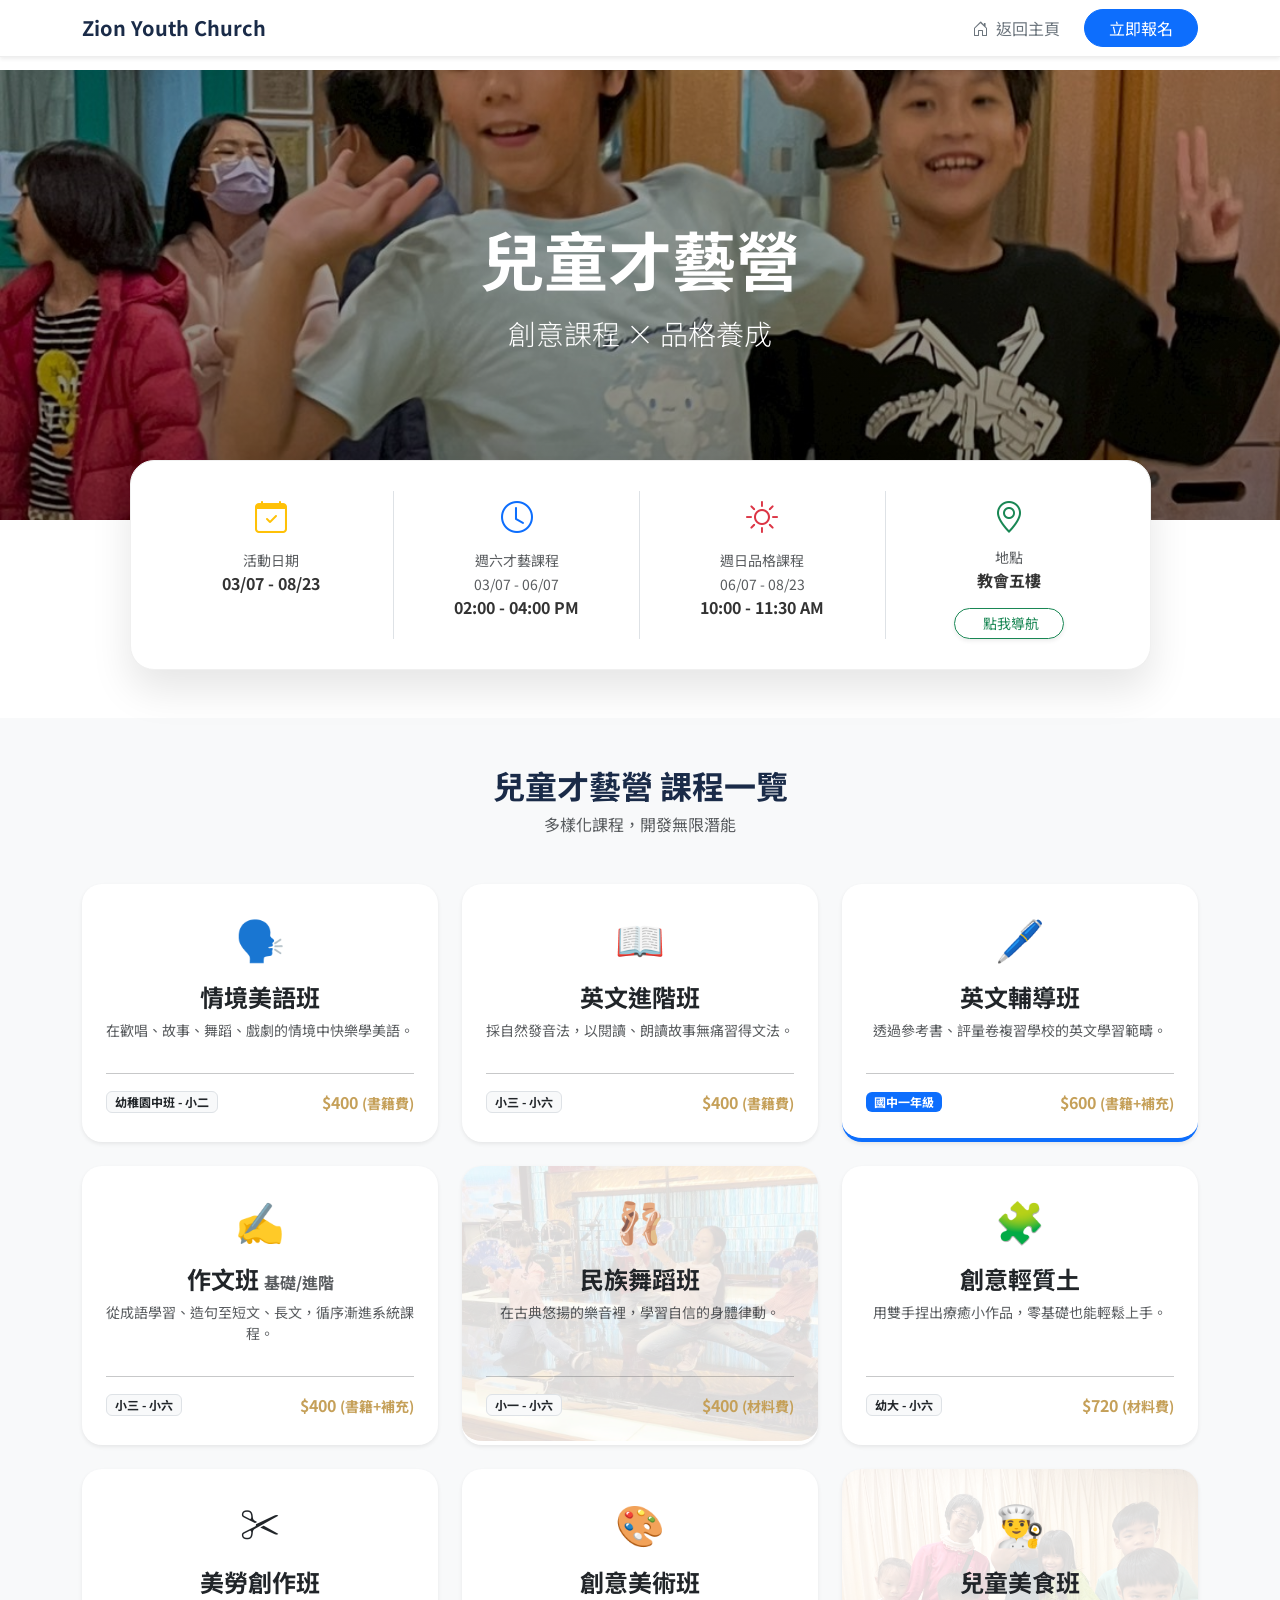
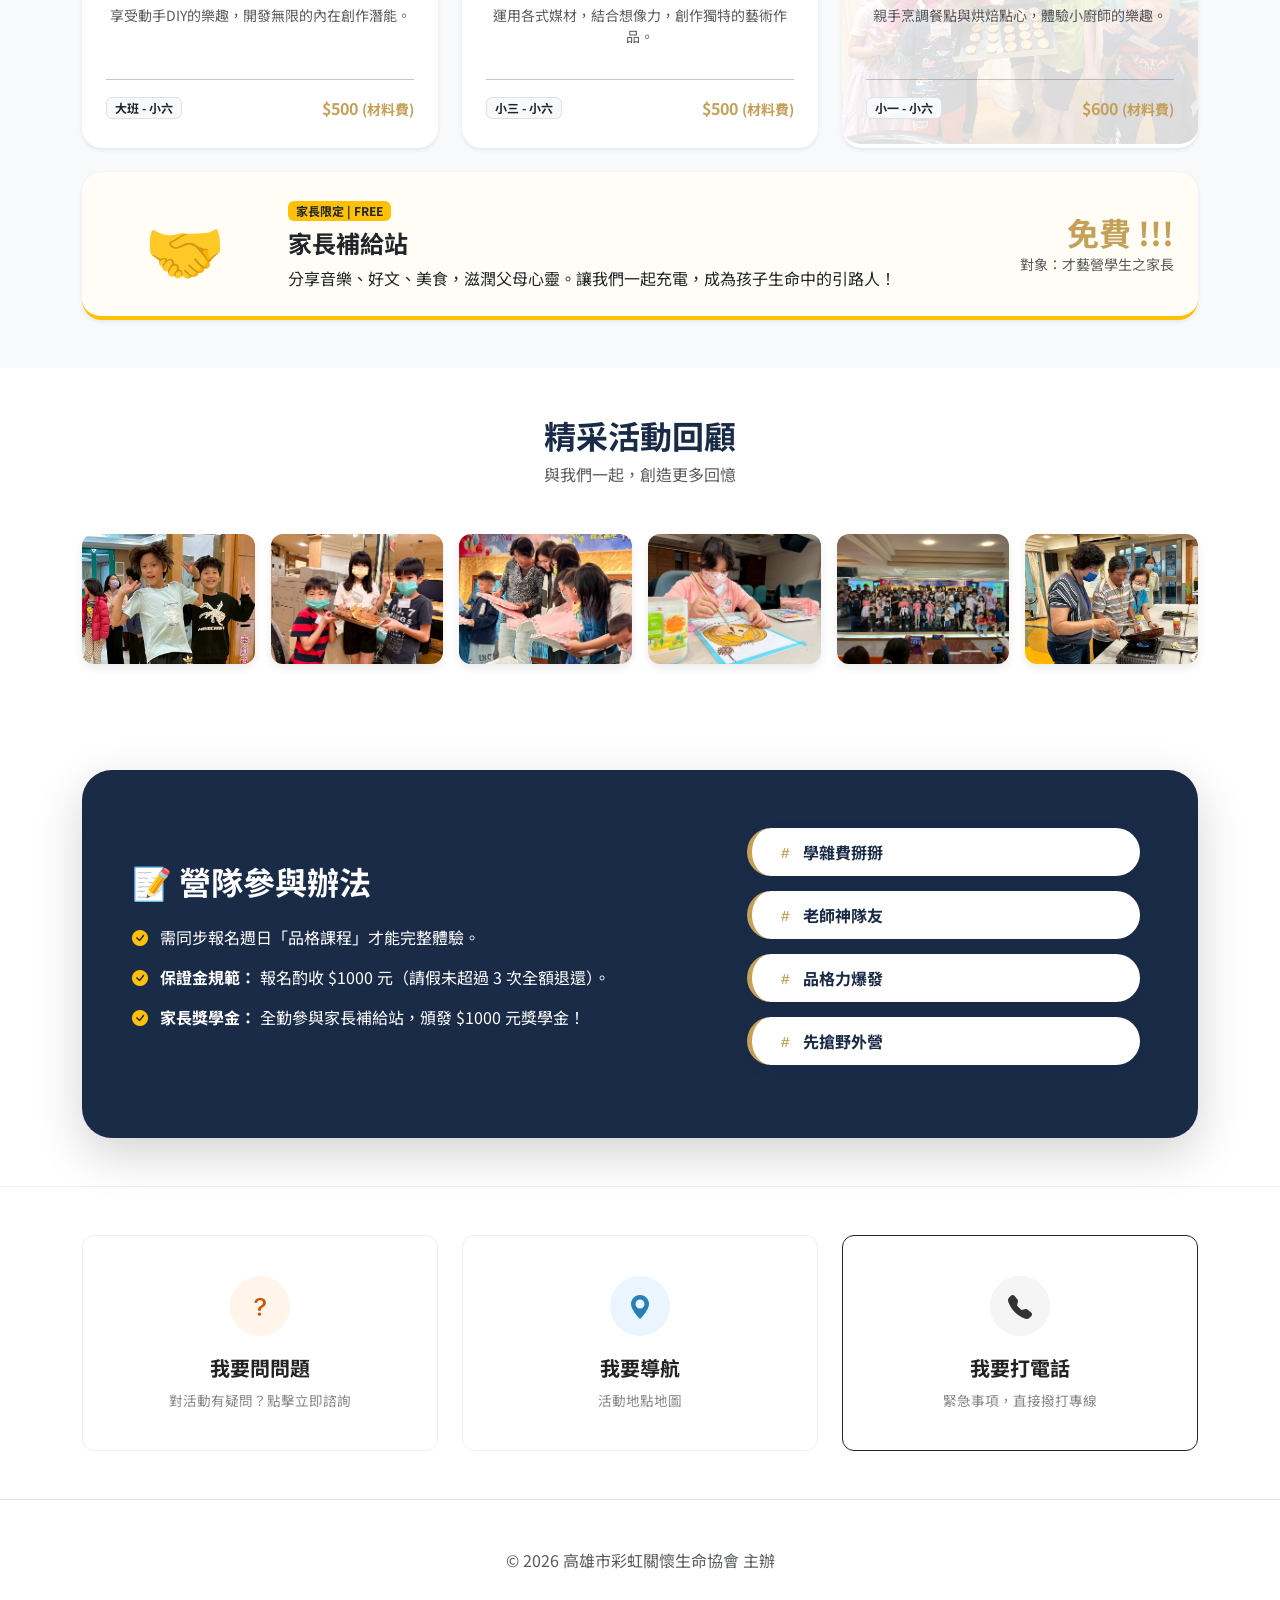
==== kids-art.html @ 92f8a457 "00" ====
<!DOCTYPE html>
<html lang="zh-TW">

<head>
    <meta charset="UTF-8">
    <meta name="viewport" content="width=device-width, initial-scale=1.0">
    <title>Zion Youth Church | 兒童才藝營</title>
    <link rel="stylesheet" href="https://cdn.jsdelivr.net/npm/bootstrap-icons@1.11.1/font/bootstrap-icons.css">
    <link href="https://cdn.jsdelivr.net/npm/bootstrap@5.3.0/dist/css/bootstrap.min.css" rel="stylesheet">
    <link
        href="https://fonts.googleapis.com/css2?family=Montserrat:wght@600&family=Noto+Sans+TC:wght@300;500;700&display=swap"
        rel="stylesheet">
    <link href="https://unpkg.com/aos@2.3.1/dist/aos.css" rel="stylesheet">

    <style>
        /* 快速聯絡區塊樣式 */
        .quick-contact-section {
            background-color: #ffffff;
            border-top: 1px solid #f0f0f0;
        }

        .contact-box {
            display: flex;
            flex-direction: column;
            align-items: center;
            justify-content: center;
            padding: 40px 20px;
            text-decoration: none !important;
            background: #fff;
            border-radius: 12px;
            transition: all 0.4s ease;
            text-align: center;
            border: 1px solid #eee;
            /* 預設淡色邊框 */
        }

        /* 懸浮時的動態效果 */
        .contact-box:hover {
            transform: translateY(-8px);
            box-shadow: 0 15px 30px rgba(0, 0, 0, 0.08);
        }

        /* 各自的主題色設定 */
        .border-orange:hover {
            border-color: #d35400;
        }

        .border-blue:hover {
            border-color: #2980b9;
        }

        .border-dark:hover {
            border-color: #333333;
        }

        /* 圓圈圖示樣式 */
        .contact-icon-circle {
            width: 60px;
            height: 60px;
            border-radius: 50%;
            display: flex;
            align-items: center;
            justify-content: center;
            font-size: 1.5rem;
            margin-bottom: 20px;
            transition: 0.3s;
        }

        .icon-orange {
            background: #fff5eb;
            color: #d35400;
        }

        .icon-blue {
            background: #ebf5ff;
            color: #2980b9;
        }

        .icon-dark {
            background: #f5f5f5;
            color: #333333;
        }

        .contact-box h4 {
            font-size: 1.25rem;
            font-weight: 700;
            color: #222;
            margin-bottom: 10px;
        }

        .contact-box p {
            font-size: 0.85rem;
            color: #888;
            margin-bottom: 0;
        }



        /* 通用的卡片背景設定 */
        .course-card {
            position: relative;
            z-index: 1;
            overflow: hidden;
            /* 確保背景圖不會超出卡片的圓角 */
            background-color: #fff;
            /* 基礎底色 */
        }

        /* 建立刷淡層 */
        .course-card::before {
            content: "";
            position: absolute;
            top: 0;
            left: 0;
            width: 100%;
            height: 100%;
            background-size: cover;
            background-position: center;
            opacity: 0.15;
            /* 刷淡程度：0.1 很淡，0.3 較深。建議 0.15 最剛好 */
            z-index: -1;
            /* 確保在文字後方 */
            transition: opacity 0.3s;
            /* 讓滑鼠移上去時有淡淡的變化感 */
        }

        /* 當滑鼠移上去時，背景稍微變深一點 (選擇性加入) */
        .course-card:hover::before {
            opacity: 0.25;
        }

        /* 為每個班級設置專屬圖片路徑 */
        .bg-english-fun::before {
            background-image: url('images/english-fun.jpg');
        }

        .bg-english-pro::before {
            background-image: url('images/english-pro.jpg');
        }

        .bg-english-tutor::before {
            background-image: url('images/english-tutor.jpg');
        }

        .bg-writing::before {
            background-image: url('images/writing.jpg');
        }

        .bg-dance::before {
            background-image: url('images/LINE_ALBUM_2025.12.07結業式七樓_260408_1.jpg');
        }

        .bg-clay::before {
            background-image: url('images/clay.jpg');
        }

        .bg-craft::before {
            background-image: url('images/craft.jpg');
        }

        .bg-art::before {
            background-image: url('images/art.jpg');
        }

        .bg-cooking::before {
            background-image: url('images/860E0DB1-6A5F-4B83-B7CF-5C023681A8B9.jpg');
        }

        :root {
            --primary-navy: #1a2b48;
            --accent-gold: #c5a059;
            --bg-light: #f8f9fa;
        }

        body {
            font-family: 'Noto Sans TC', sans-serif;
            background-color: #fff;
            color: #333;
            padding-top: 70px;
        }

        /* 導覽列 */
        .navbar {
            background: rgba(255, 255, 255, 0.95);
            backdrop-filter: blur(10px);
            border-bottom: 1px solid #eee;
        }

        /* 活動首圖 */
        .hero-section {
            height: 50vh;
            background: linear-gradient(rgba(0, 0, 0, 0.3), rgba(0, 0, 0, 0.5)), url('images/LINE_ALBUM_20260314兒童學習遊戲時間_260408_1.jpg') center/cover;
            display: flex;
            align-items: center;
            justify-content: center;
            color: white;
            text-align: center;
        }

        /* 懸浮資訊列 */
        .info-bar-floating {
            margin-top: -60px;
            position: relative;
            z-index: 10;
        }

        .info-card {
            background: #fff;
            border-radius: 24px;
            padding: 30px;
            box-shadow: 0 20px 40px rgba(0, 0, 0, 0.1);
            border: 1px solid #f0f0f0;
        }

        /* 課程卡片 */
        .course-card {
            border-radius: 20px;
            border: none;
            transition: 0.4s;
            background: #fff;
            height: 100%;
            border-bottom: 4px solid transparent;
            display: flex;
            flex-direction: column;
        }

        .course-card:hover {
            transform: translateY(-10px);
            box-shadow: 0 15px 30px rgba(26, 43, 72, 0.1);
            border-bottom: 4px solid var(--accent-gold);
        }

        .talent-icon {
            font-size: 2.5rem;
            margin-bottom: 15px;
            display: block;
        }

        /* 活動回顧照片樣式 */
        .gallery-img-wrapper {
            width: 100%;
            aspect-ratio: 4 / 3;
            overflow: hidden;
            border-radius: 12px;
            box-shadow: 0 4px 10px rgba(0, 0, 0, 0.08);
            margin-bottom: 10px;
        }

        .gallery-img-wrapper img {
            width: 100%;
            height: 100%;
            object-fit: cover;
            transition: 0.5s ease;
        }

        .gallery-img-wrapper:hover img {
            transform: scale(1.1);
        }

        /* 酷炫標籤樣式 */
        .cool-tag {
            display: block;
            background: #fff;
            margin-bottom: 15px;
            padding: 12px 25px;
            border-radius: 50px;
            border-left: 5px solid var(--accent-gold);
            box-shadow: 0 4px 15px rgba(0, 0, 0, 0.05);
            transition: all 0.3s ease;
            text-decoration: none;
            color: var(--primary-navy);
            font-weight: 700;
            position: relative;
        }

        .cool-tag:hover {
            transform: translateX(10px);
            background: var(--primary-navy);
            color: #fff;
            border-left: 5px solid #fff;
        }

        .cool-tag i {
            margin-right: 10px;
            color: var(--accent-gold);
        }

        .cool-tag:hover i {
            color: #fff;
        }

        /* 營隊辦法區塊 */
        .rule-box {
            background: var(--primary-navy);
            color: white;
            border-radius: 30px;
            padding: 50px;
        }

        .price-tag {
            color: var(--accent-gold);
            font-weight: 700;
        }

        @media (max-width: 768px) {
            .rule-box {
                padding: 30px 20px;
            }

            .info-bar-floating {
                margin-top: -30px;
            }
        }
    </style>
</head>

<body>

    <nav class="navbar navbar-expand-lg fixed-top shadow-sm bg-white">
        <div class="container d-flex align-items-center">
            <a class="navbar-brand fw-bold" href="index.html" style="color: var(--primary-navy);">Zion Youth Church</a>
            <div class="ms-auto d-flex align-items-center">
                <a href="index.html" class="nav-link me-4 text-secondary">
                    <i class="bi bi-house-door me-1"></i> 返回主頁
                </a>
                <a href="https://forms.gle/rWYUJAFryAUpTp6j8" class="btn btn-primary rounded-pill px-4">
                    立即報名
                </a>
            </div>
        </div>
    </nav>

    <header class="hero-section">
        <div class="container" data-aos="zoom-out">
            <h1 class="display-3 fw-bold mb-3">兒童才藝營</h1>
            <p class="lead fs-3">創意課程 × 品格養成</p>
        </div>
    </header>

    <section class="info-bar-floating container">
        <div class="row justify-content-center">
            <div class="col-lg-11">
                <div class="info-card">
                    <div class="row text-center g-4">
                        <div class="col-md-3 border-end border-sm-none">
                            <i class="bi bi-calendar-check fs-2 text-warning mb-2 d-block"></i>
                            <span class="text-muted small">活動日期</span>
                            <div class="fw-bold">03/07 - 08/23</div>
                        </div>
                        <div class="col-md-3 border-end border-sm-none">
                            <i class="bi bi-clock fs-2 text-primary mb-2 d-block"></i>
                            <span class="text-muted small">週六才藝課程<br>03/07 - 06/07</span>
                            <div class="fw-bold">02:00 - 04:00 PM</div>
                        </div>
                        <div class="col-md-3 border-end border-sm-none">
                            <i class="bi bi-sun fs-2 text-danger mb-2 d-block"></i>
                            <span class="text-muted small">週日品格課程<br>06/07 - 08/23</span>
                            <div class="fw-bold">10:00 - 11:30 AM</div>
                        </div>
                        <div class="col-md-3 text-center">
                            <i class="bi bi-geo-alt fs-2 text-success mb-2 d-block"></i>
                            <span class="text-muted small d-block">地點</span>

                            <div class="fw-bold mb-3">教會五樓</div>

                            <a href="https://maps.app.goo.gl/KHBGBTTT5593vN5m7" target="_blank"
                                class="btn btn-outline-success btn-sm rounded-pill px-4 shadow-sm">
                                <i class="bi  me-1"></i>點我導航
                            </a>
                        </div>
                    </div>
                </div>
            </div>
        </div>
    </section>

    <section class="py-5 mt-5 bg-light">
        <div class="container">
            <div class="text-center mb-5" data-aos="fade-up">
                <h2 class="fw-bold" style="color: var(--primary-navy);">兒童才藝營 課程一覽</h2>
                <p class="text-muted">多樣化課程，開發無限潛能</p>
            </div>

            <div class="row g-4">
                <div class="col-md-4" data-aos="fade-up">
                    <div class="card course-card p-4 shadow-sm text-center">
                        <span class="talent-icon">🗣️</span>
                        <h4 class="fw-bold">情境美語班</h4>
                        <p class="small text-muted">在歡唱、故事、舞蹈、戲劇的情境中快樂學美語。</p>
                        <div class="mt-auto">
                            <hr>
                            <div class="d-flex justify-content-between align-items-center">
                                <span class="badge bg-light text-dark border">幼稚園中班 - 小二</span>
                                <span class="price-tag">$400 <small>(書籍費)</small></span>
                            </div>
                        </div>
                    </div>
                </div>

                <div class="col-md-4" data-aos="fade-up" data-aos-delay="100">
                    <div class="card course-card bg-eng-pro p-4 shadow-sm text-center">
                        <span class="talent-icon">📖</span>
                        <h4 class="fw-bold">英文進階班</h4>
                        <p class="small text-muted">採自然發音法，以閱讀、朗讀故事無痛習得文法。</p>
                        <div class="mt-auto">
                            <hr>
                            <div class="d-flex justify-content-between align-items-center">
                                <span class="badge bg-light text-dark border">小三 - 小六</span>
                                <span class="price-tag">$400 <small>(書籍費)</small></span>
                            </div>
                        </div>
                    </div>
                </div>

                <div class="col-md-4" data-aos="fade-up" data-aos-delay="200">
                    <div class="card course-card bg-eng-tutor p-4 shadow-sm text-center border-primary">
                        <span class="talent-icon">🖊️</span>
                        <h4 class="fw-bold">英文輔導班</h4>
                        <p class="small text-muted">透過參考書、評量卷複習學校的英文學習範疇。</p>
                        <div class="mt-auto">
                            <hr>
                            <div class="d-flex justify-content-between align-items-center">
                                <span class="badge bg-primary text-white">國中一年級</span>
                                <span class="price-tag">$600 <small>(書籍+補充)</small></span>
                            </div>
                        </div>
                    </div>
                </div>

                <div class="col-md-4" data-aos="fade-up">
                    <div class="card course-card bg-writing p-4 shadow-sm text-center">
                        <span class="talent-icon">✍️</span>
                        <h4 class="fw-bold">作文班 <small class="fs-6 text-muted">基礎/進階</small></h4>
                        <p class="small text-muted">從成語學習、造句至短文、長文，循序漸進系統課程。</p>
                        <div class="mt-auto">
                            <hr>
                            <div class="d-flex justify-content-between align-items-center">
                                <span class="badge bg-light text-dark border">小三 - 小六</span>
                                <span class="price-tag">$400 <small>(書籍+補充)</small></span>
                            </div>
                        </div>
                    </div>
                </div>

                <div class="col-md-4" data-aos="fade-up" data-aos-delay="100">
                    <div class="card course-card bg-dance p-4 shadow-sm text-center">
                        <span class="talent-icon">🩰</span>
                        <h4 class="fw-bold">民族舞蹈班</h4>
                        <p class="small text-muted">在古典悠揚的樂音裡，學習自信的身體律動。</p>
                        <div class="mt-auto">
                            <hr>
                            <div class="d-flex justify-content-between align-items-center">
                                <span class="badge bg-light text-dark border">小一 - 小六</span>
                                <span class="price-tag">$400 <small>(材料費)</small></span>
                            </div>
                        </div>
                    </div>
                </div>

                <div class="col-md-4" data-aos="fade-up" data-aos-delay="200">
                    <div class="card course-card bg-clay p-4 shadow-sm text-center">
                        <span class="talent-icon">🧩</span>
                        <h4 class="fw-bold">創意輕質土</h4>
                        <p class="small text-muted">用雙手捏出療癒小作品，零基礎也能輕鬆上手。</p>
                        <div class="mt-auto">
                            <hr>
                            <div class="d-flex justify-content-between align-items-center">
                                <span class="badge bg-light text-dark border">幼大 - 小六</span>
                                <span class="price-tag">$720 <small>(材料費)</small></span>
                            </div>
                        </div>
                    </div>
                </div>

                <div class="col-md-4" data-aos="fade-up">
                    <div class="card course-card bg-craft p-4 shadow-sm text-center">
                        <span class="talent-icon">✂️</span>
                        <h4 class="fw-bold">美勞創作班</h4>
                        <p class="small text-muted">享受動手DIY的樂趣，開發無限的內在創作潛能。</p>
                        <div class="mt-auto">
                            <hr>
                            <div class="d-flex justify-content-between align-items-center">
                                <span class="badge bg-light text-dark border">大班 - 小六</span>
                                <span class="price-tag">$500 <small>(材料費)</small></span>
                            </div>
                        </div>
                    </div>
                </div>

                <div class="col-md-4" data-aos="fade-up" data-aos-delay="100">
                    <div class="card course-card bg-art p-4 shadow-sm text-center">
                        <span class="talent-icon">🎨</span>
                        <h4 class="fw-bold">創意美術班</h4>
                        <p class="small text-muted">運用各式媒材，結合想像力，創作獨特的藝術作品。</p>
                        <div class="mt-auto">
                            <hr>
                            <div class="d-flex justify-content-between align-items-center">
                                <span class="badge bg-light text-dark border">小三 - 小六</span>
                                <span class="price-tag">$500 <small>(材料費)</small></span>
                            </div>
                        </div>
                    </div>
                </div>

                <div class="col-md-4" data-aos="fade-up" data-aos-delay="200">
                    <div class="card course-card bg-cooking p-4 shadow-sm text-center">
                        <span class="talent-icon">👨‍🍳</span>
                        <h4 class="fw-bold">兒童美食班</h4>
                        <p class="small text-muted">親手烹調餐點與烘焙點心，體驗小廚師的樂趣。</p>
                        <div class="mt-auto">
                            <hr>
                            <div class="d-flex justify-content-between align-items-center">
                                <span class="badge bg-light text-dark border">小一 - 小六</span>
                                <span class="price-tag">$600 <small>(材料費)</small></span>
                            </div>
                        </div>
                    </div>
                </div>
                <div class="col-md-12" data-aos="zoom-in">
                    <div class="card course-card p-4 shadow-sm border-warning" style="background: #fffdf5;">
                        <div class="row align-items-center">
                            <div class="col-md-2 text-center"><span style="font-size: 4rem;">🤝</span></div>
                            <div class="col-md-7">
                                <span class="badge bg-warning text-dark mb-2">家長限定 | FREE</span>
                                <h4 class="fw-bold">家長補給站</h4>
                                <p class="mb-0">分享音樂、好文、美食，滋潤父母心靈。讓我們一起充電，成為孩子生命中的引路人！</p>
                            </div>
                            <div class="col-md-3 text-md-end text-center mt-3 mt-md-0">
                                <div class="h2 price-tag mb-0">免費 !!!</div>
                                <small class="text-muted">對象：才藝營學生之家長</small>
                            </div>
                        </div>
                    </div>
                </div>
            </div>
        </div>
    </section>

    <section class="py-5">
        <div class="container">
            <div class="text-center mb-5" data-aos="fade-up">
                <h2 class="fw-bold" style="color: var(--primary-navy);">精采活動回顧</h2>
                <p class="text-muted">與我們一起，創造更多回憶</p>
            </div>
            <div class="row g-3">
                <div class="col-6 col-md-4 col-lg-2" data-aos="zoom-in">
                    <div class="gallery-img-wrapper"><img src="images/LINE_ALBUM_20260314兒童學習遊戲時間_260408_1.jpg"></div>
                </div>
                <div class="col-6 col-md-4 col-lg-2" data-aos="zoom-in" data-aos-delay="100">
                    <div class="gallery-img-wrapper"><img src="images/LINE_ALBUM_2025.11.01_260408_1.jpg"></div>
                </div>
                <div class="col-6 col-md-4 col-lg-2" data-aos="zoom-in" data-aos-delay="200">
                    <div class="gallery-img-wrapper"><img src="images/LINE_ALBUM_2025.12.07結業式七樓_260408_2.jpg"></div>
                </div>
                <div class="col-6 col-md-4 col-lg-2" data-aos="zoom-in" data-aos-delay="300">
                    <div class="gallery-img-wrapper"><img src="images/LINE_ALBUM_2025.10.18_260408_1.jpg"></div>
                </div>
                <div class="col-6 col-md-4 col-lg-2" data-aos="zoom-in" data-aos-delay="400">
                    <div class="gallery-img-wrapper"><img src="images/LINE_ALBUM_兒童學習營2025 6月8日結業式_260408_1.jpg"></div>
                </div>
                <div class="col-6 col-md-4 col-lg-2" data-aos="zoom-in" data-aos-delay="500">
                    <div class="gallery-img-wrapper"><img src="images/LINE_ALBUM_家長Diy美食、美妙律動_260408_1.jpg"></div>
                </div>
            </div>
        </div>
    </section>

    <section class="py-5 bg-white">
        <div class="container">
            <div class="rule-box shadow-lg" data-aos="fade-right">
                <div class="row align-items-center">
                    <div class="col-lg-7">
                        <h2 class="fw-bold mb-4">📝 營隊參與辦法</h2>
                        <ul class="list-unstyled">
                            <li class="mb-3"><i class="bi bi-check-circle-fill me-2 text-warning"></i>
                                需同步報名週日「品格課程」才能完整體驗。</li>
                            <li class="mb-3"><i class="bi bi-check-circle-fill me-2 text-warning"></i>
                                <strong>保證金規範：</strong> 報名酌收 $1000 元（請假未超過 3 次全額退還）。</li>
                            <li class="mb-3"><i class="bi bi-check-circle-fill me-2 text-warning"></i>
                                <strong>家長獎學金：</strong> 全勤參與家長補給站，頒發 $1000 元獎學金！</li>
                        </ul>
                    </div>
                    <div class="col-lg-5 d-flex flex-column justify-content-center mt-4 mt-lg-0">
                        <div class="p-2" data-aos="fade-left">
                            <div class="cool-tag"><i class="bi bi-hash"></i>學雜費掰掰</div>
                            <div class="cool-tag"><i class="bi bi-hash"></i>老師神隊友</div>
                            <div class="cool-tag"><i class="bi bi-hash"></i>品格力爆發</div>
                            <div class="cool-tag"><i class="bi bi-hash"></i>先搶野外營</div>
                        </div>
                    </div>
                </div>
            </div>
        </div>
    </section>
    <section id="contact" class="quick-contact-section py-5">
        <div class="container">
            <div class="row g-4">
                <div class="col-md-4" data-aos="fade-up">

                    <a href="https://line.me/R/ti/p/@356lmxoo?ts=03282137&oat_content=url"
                        class="contact-box border-orange">
                        <div class="contact-icon-circle icon-orange">
                            <i class="bi bi-question-lg"></i>
                        </div>
                        <h4>我要問問題</h4>
                        <p>對活動有疑問？點擊立即諮詢</p>
                    </a>
                </div>
                <div class="col-md-4" data-aos="fade-up" data-aos-delay="100">
                    <a href="https://maps.app.goo.gl/nVMDaMR1PeWoUZRSA" target="_blank" class="contact-box border-blue">
                        <div class="contact-icon-circle icon-blue">
                            <i class="bi bi-geo-alt-fill"></i>
                        </div>
                        <h4>我要導航</h4>
                        <p>活動地點地圖</p>
                    </a>
                </div>
                <div class="col-md-4" data-aos="fade-up" data-aos-delay="200">
                    <a href="tel:3155571" class="contact-box border-dark">
                        <div class="contact-icon-circle icon-dark">
                            <i class="bi bi-telephone-fill"></i>
                        </div>
                        <h4>我要打電話</h4>
                        <p>緊急事項，直接撥打專線</p>
                    </a>
                </div>
            </div>
        </div>
    </section>
    <footer class="py-5 text-center text-muted border-top">
        <p>© 2026 高雄市彩虹關懷生命協會 主辦</p>
    </footer>

    <script src="https://unpkg.com/aos@2.3.1/dist/aos.js"></script>
    <script>AOS.init({ duration: 1000, once: true });</script>
</body>

</html>
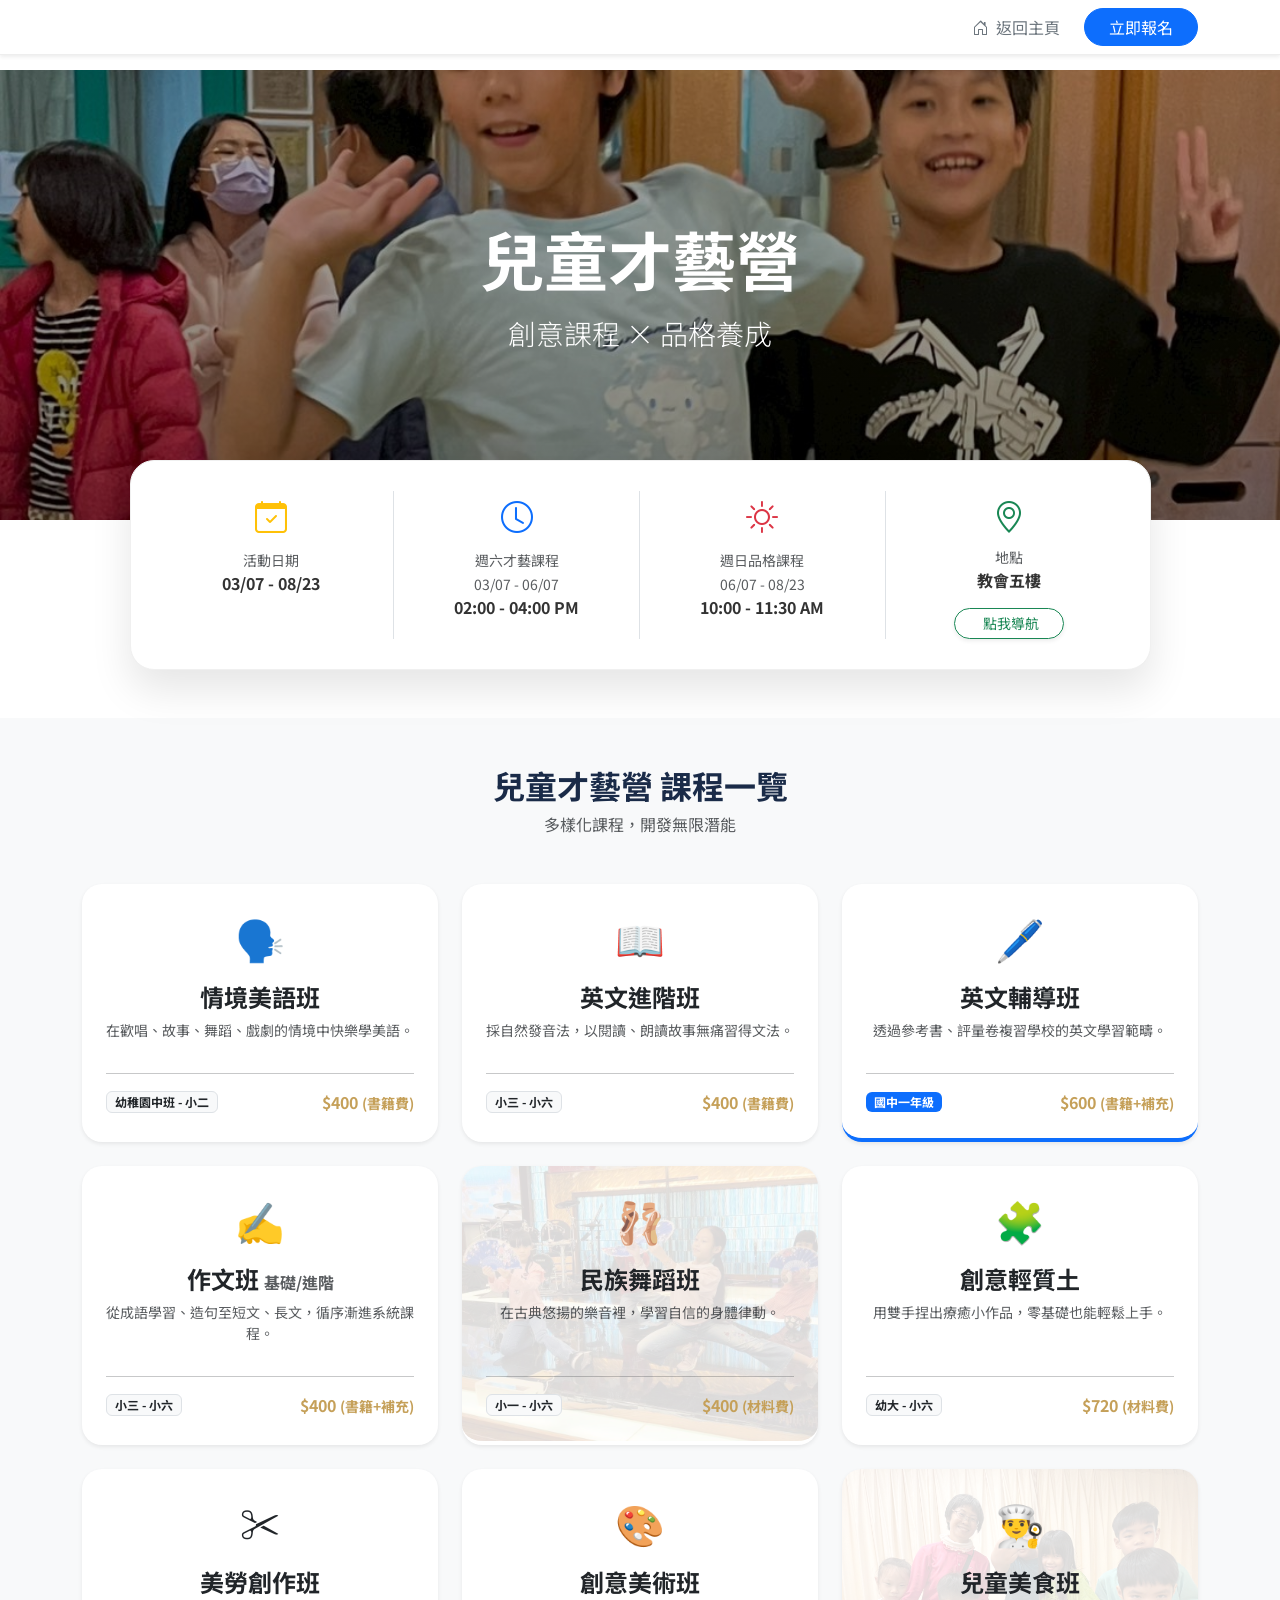
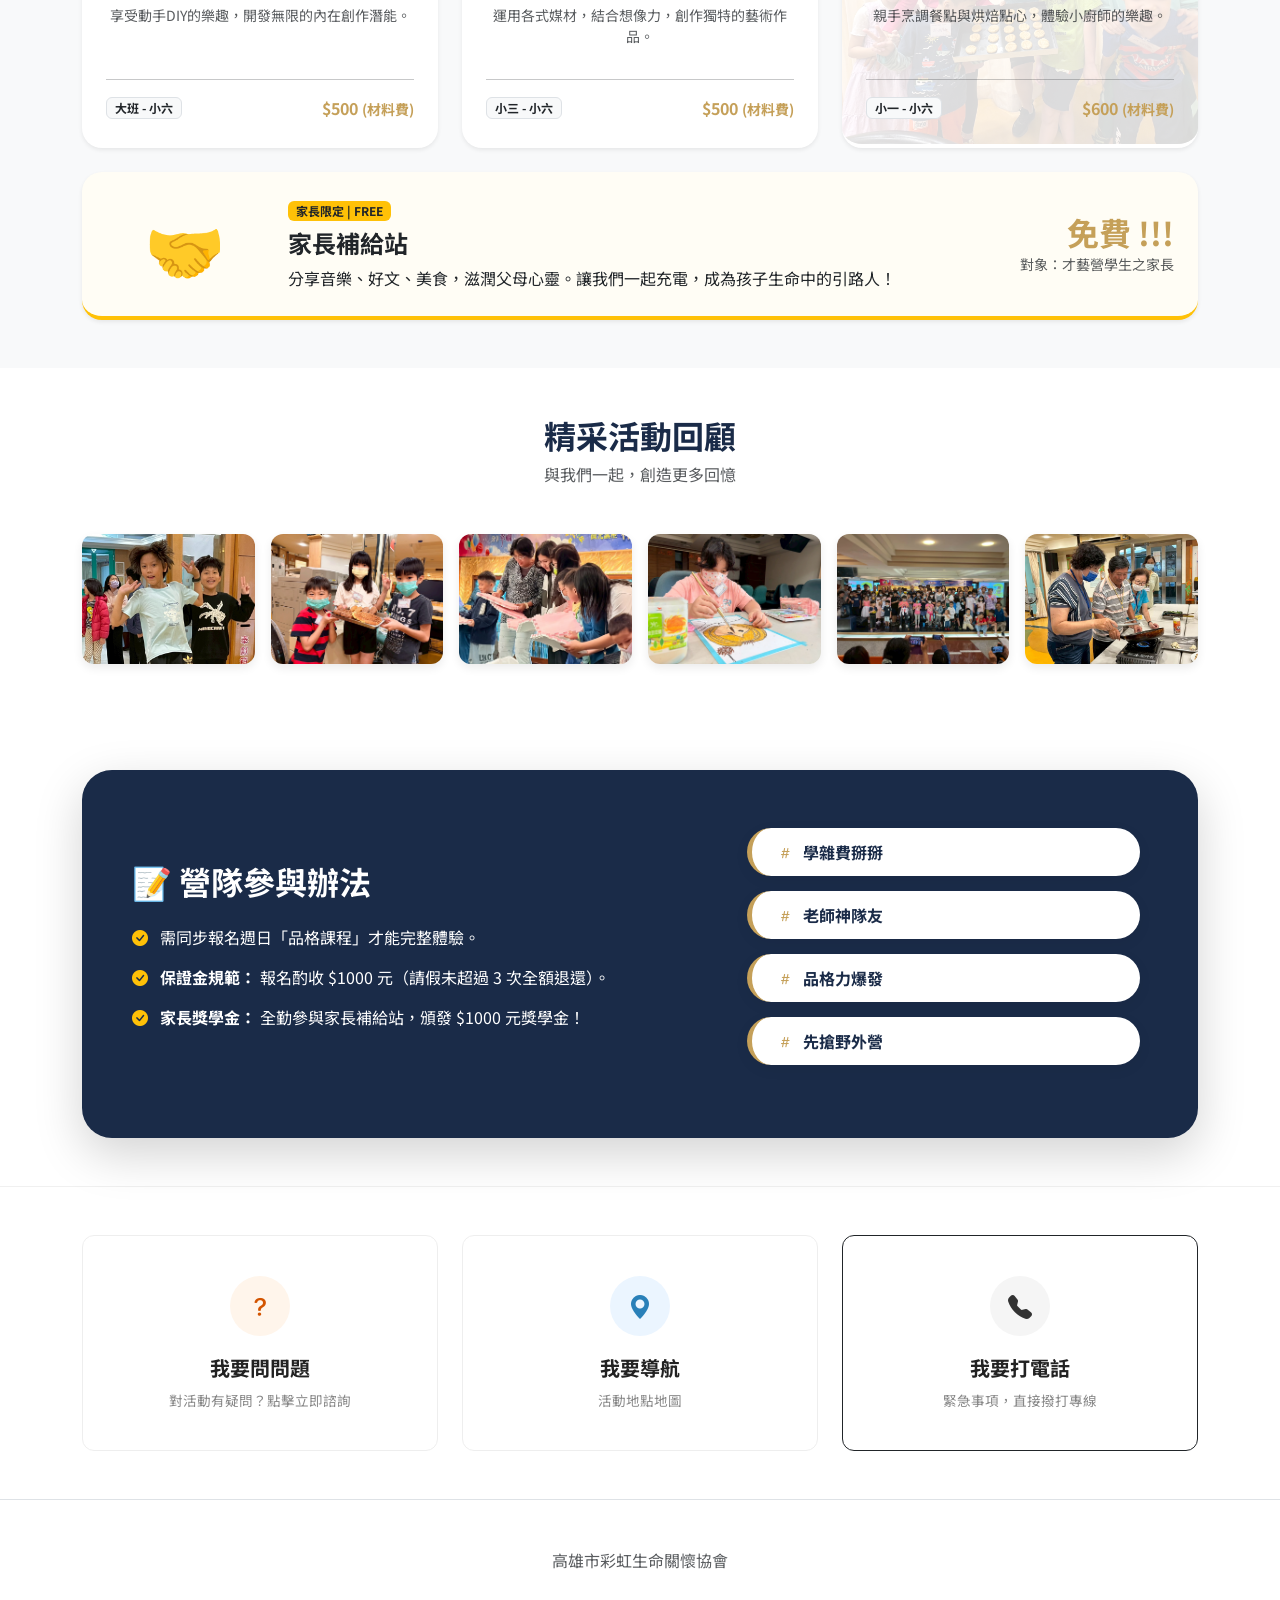
==== commit 4ffddacd: "55" ====
--- a/kids-art.html
+++ b/kids-art.html
@@ -316,14 +316,14 @@
 
 <body>
 
-    <nav class="navbar navbar-expand-lg fixed-top shadow-sm bg-white">
+   <nav class="navbar navbar-expand-lg fixed-top shadow-sm bg-white">
         <div class="container d-flex align-items-center">
-            <a class="navbar-brand fw-bold" href="index.html" style="color: var(--primary-navy);">Zion Youth Church</a>
+            
             <div class="ms-auto d-flex align-items-center">
                 <a href="index.html" class="nav-link me-4 text-secondary">
                     <i class="bi bi-house-door me-1"></i> 返回主頁
                 </a>
-                <a href="https://forms.gle/rWYUJAFryAUpTp6j8" class="btn btn-primary rounded-pill px-4">
+                <a href="tel:0910833072" class="btn btn-primary rounded-pill px-4">
                     立即報名
                 </a>
             </div>
@@ -628,7 +628,7 @@
         </div>
     </section>
     <footer class="py-5 text-center text-muted border-top">
-        <p>© 2026 高雄市彩虹關懷生命協會 主辦</p>
+        <p>高雄市彩虹生命關懷協會</p>
     </footer>
 
     <script src="https://unpkg.com/aos@2.3.1/dist/aos.js"></script>
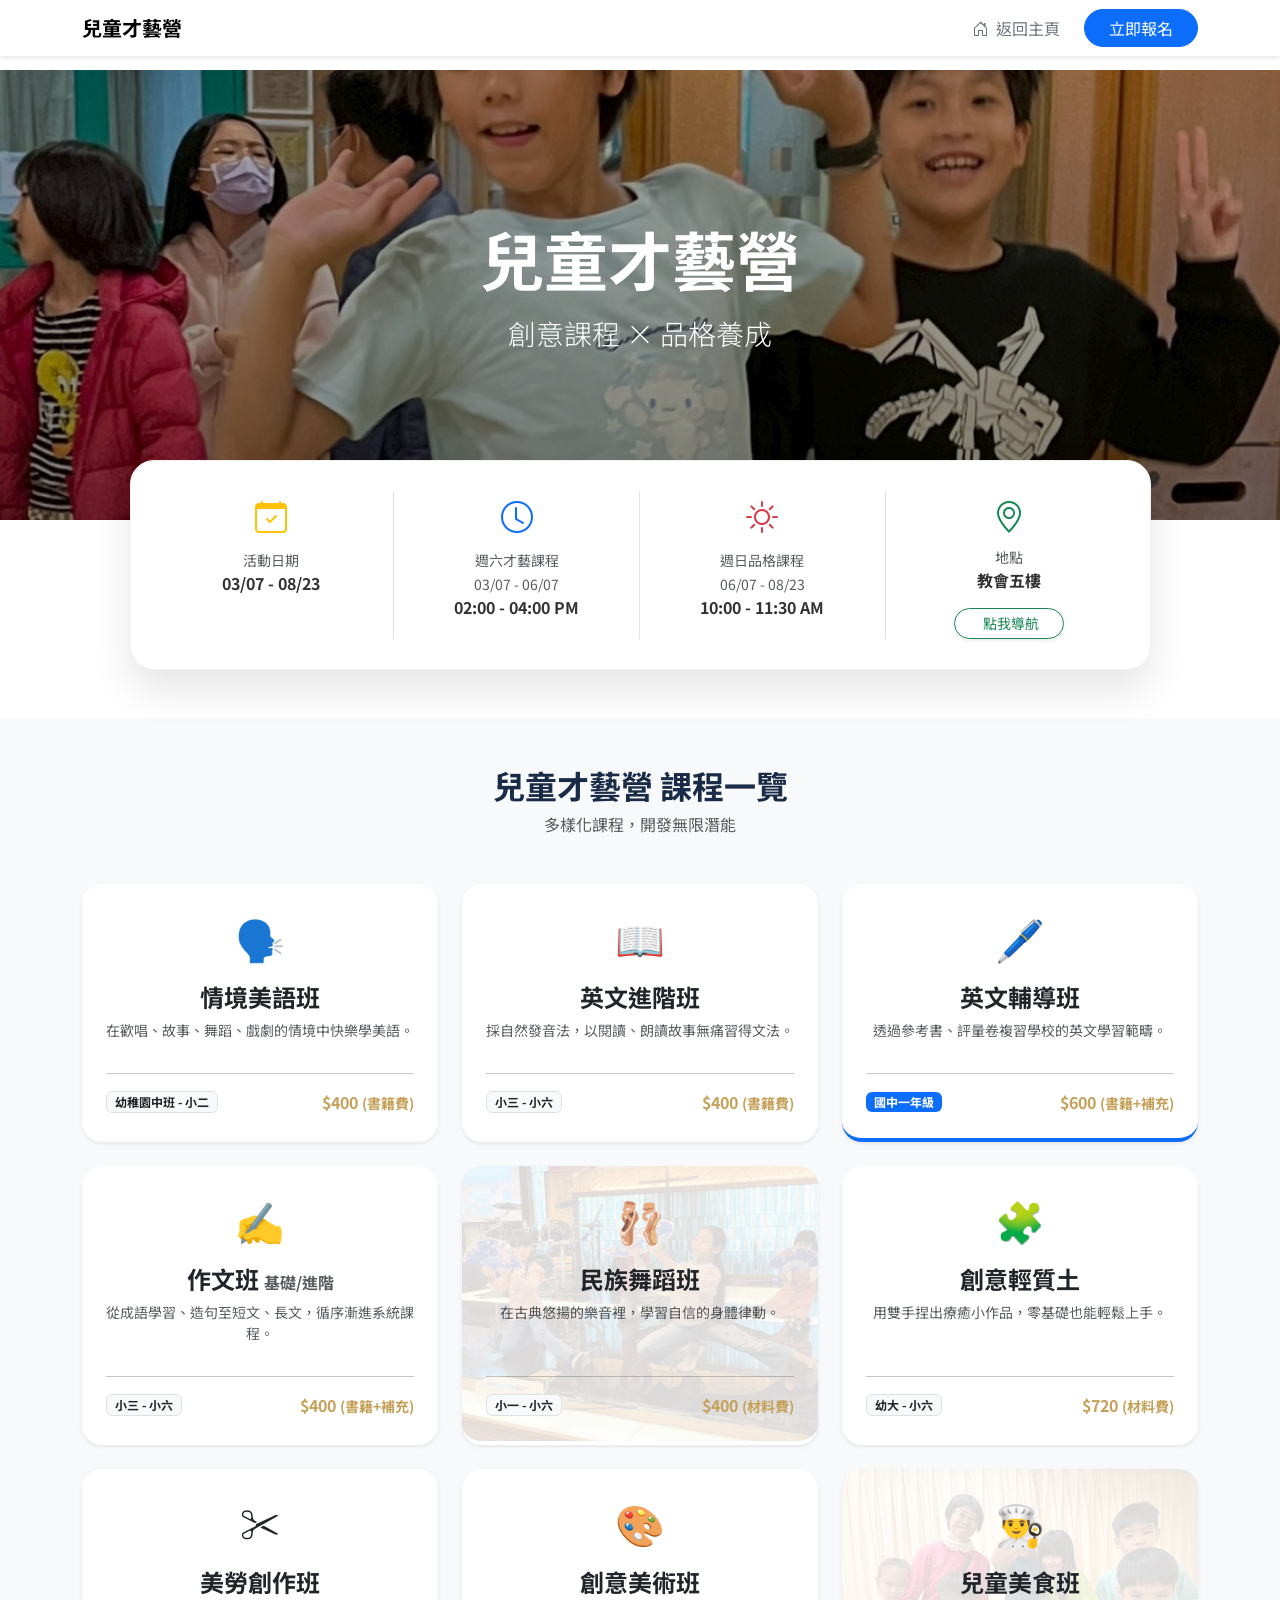
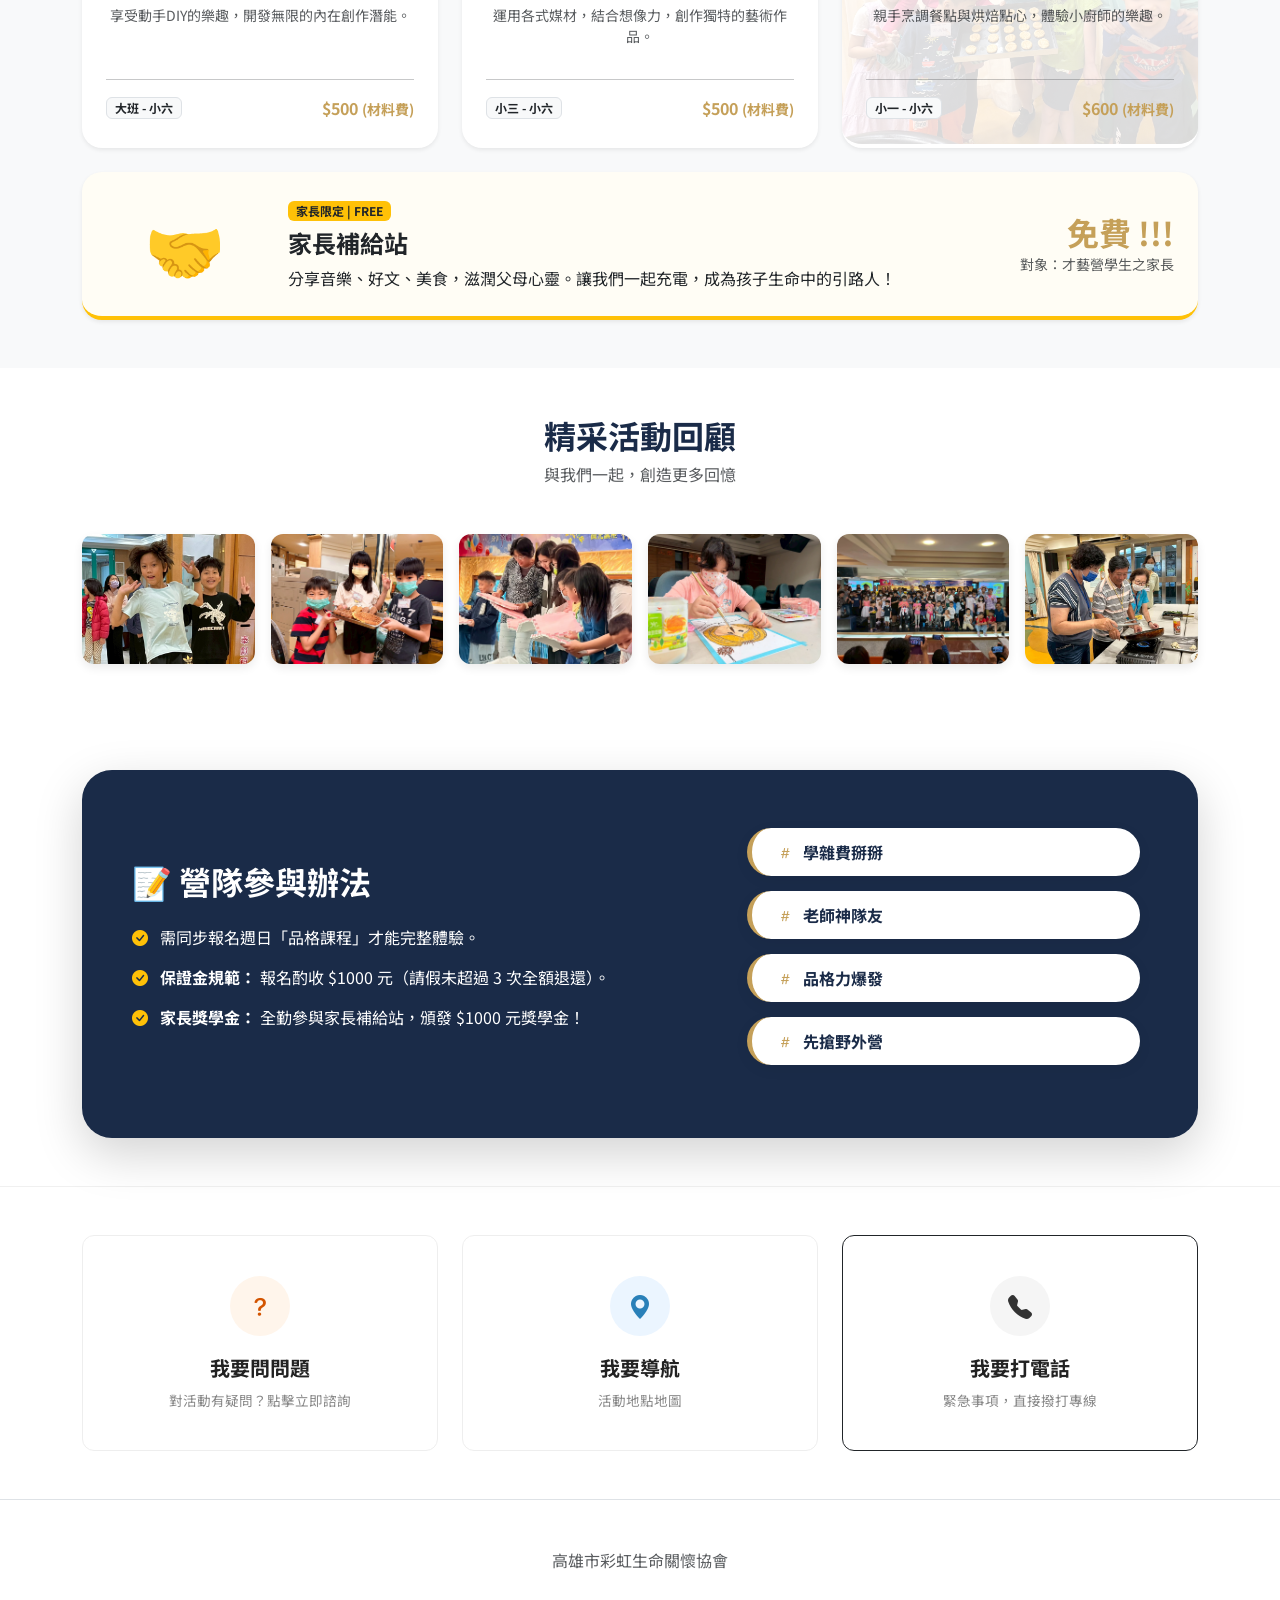
==== commit 54274caa: "22" ====
--- a/kids-art.html
+++ b/kids-art.html
@@ -11,6 +11,7 @@
         href="https://fonts.googleapis.com/css2?family=Montserrat:wght@600&family=Noto+Sans+TC:wght@300;500;700&display=swap"
         rel="stylesheet">
     <link href="https://unpkg.com/aos@2.3.1/dist/aos.css" rel="stylesheet">
+<link rel="icon" type="image/png " href="images/Green and Brown Minimalist Studio Logo Design Template.png">
 
     <style>
         /* 快速聯絡區塊樣式 */
@@ -318,7 +319,7 @@
 
    <nav class="navbar navbar-expand-lg fixed-top shadow-sm bg-white">
         <div class="container d-flex align-items-center">
-            
+            <a class="navbar-brand fw-bold" href="kids-art.html">兒童才藝營</a>
             <div class="ms-auto d-flex align-items-center">
                 <a href="index.html" class="nav-link me-4 text-secondary">
                     <i class="bi bi-house-door me-1"></i> 返回主頁
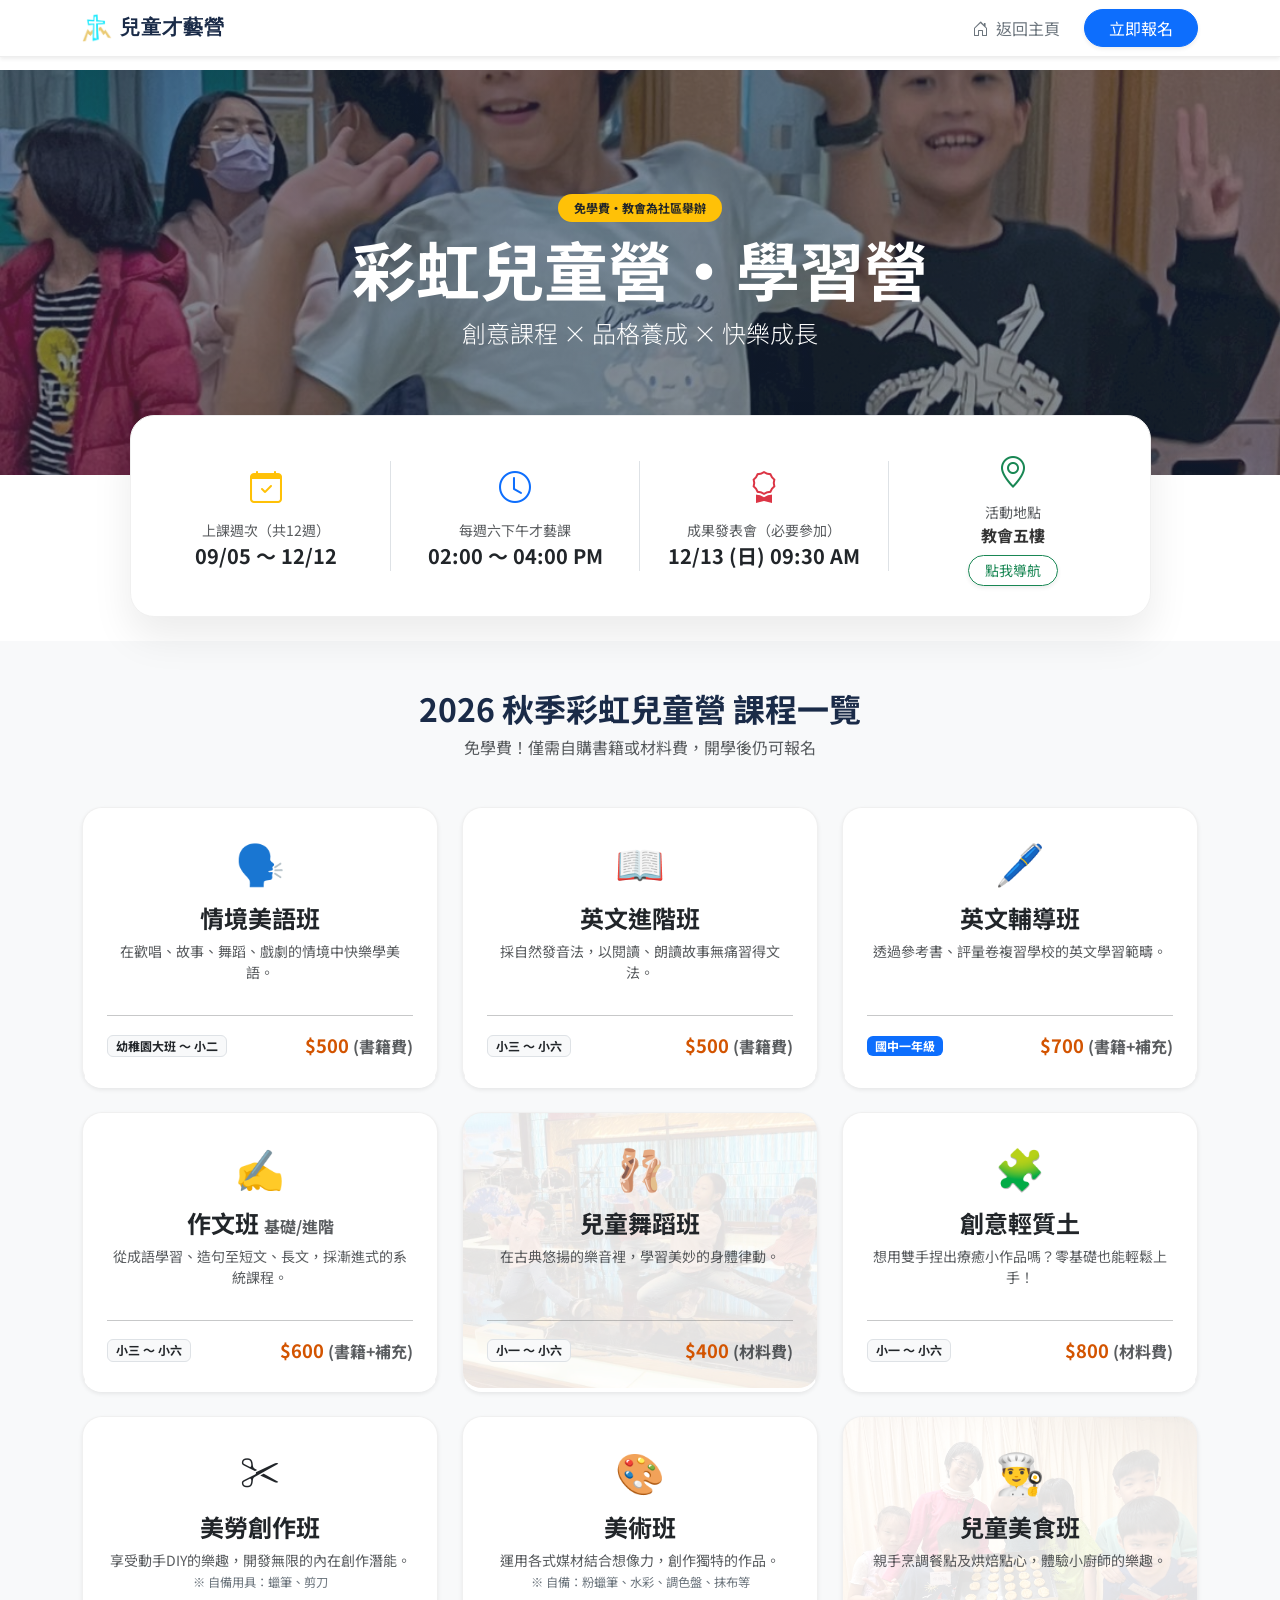
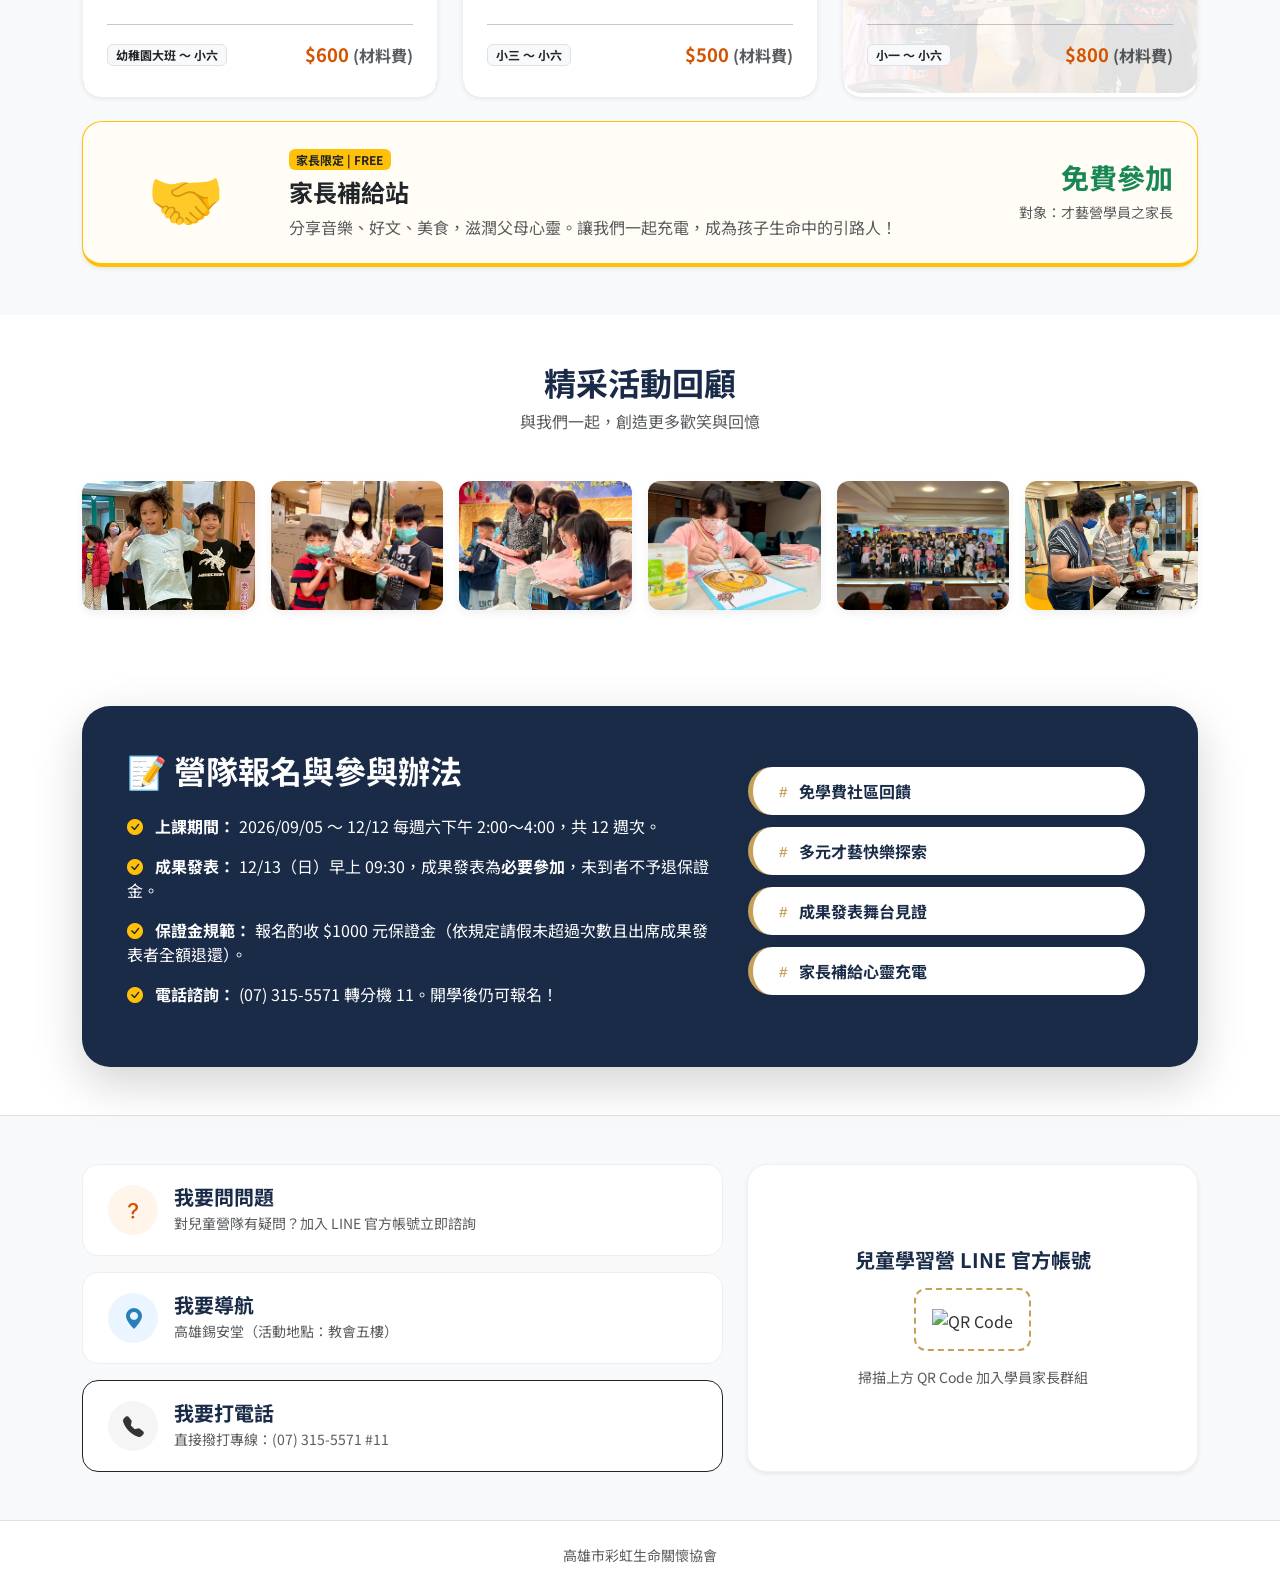
==== commit e4d96c6d: "88" ====
--- a/kids-art.html
+++ b/kids-art.html
@@ -4,110 +4,81 @@
 <head>
     <meta charset="UTF-8">
     <meta name="viewport" content="width=device-width, initial-scale=1.0">
-    <title>Zion Youth Church | 兒童才藝營</title>
+    <title>Zion Youth Church | 彩虹兒童營・學習營</title>
     <link rel="stylesheet" href="https://cdn.jsdelivr.net/npm/bootstrap-icons@1.11.1/font/bootstrap-icons.css">
     <link href="https://cdn.jsdelivr.net/npm/bootstrap@5.3.0/dist/css/bootstrap.min.css" rel="stylesheet">
-    <link
-        href="https://fonts.googleapis.com/css2?family=Montserrat:wght@600&family=Noto+Sans+TC:wght@300;500;700&display=swap"
-        rel="stylesheet">
+    <link href="https://fonts.googleapis.com/css2?family=Cinzel:wght@700&family=Montserrat:wght@600&family=Noto+Sans+TC:wght@300;500;700&display=swap" rel="stylesheet">
     <link href="https://unpkg.com/aos@2.3.1/dist/aos.css" rel="stylesheet">
-<link rel="icon" type="image/png " href="images/Green and Brown Minimalist Studio Logo Design Template.png">
+    <link rel="icon" type="image/png" href="images/Green and Brown Minimalist Studio Logo Design Template.png">
 
     <style>
-        /* 快速聯絡區塊樣式 */
-        .quick-contact-section {
-            background-color: #ffffff;
-            border-top: 1px solid #f0f0f0;
-        }
-
-        .contact-box {
-            display: flex;
-            flex-direction: column;
-            align-items: center;
-            justify-content: center;
-            padding: 40px 20px;
-            text-decoration: none !important;
-            background: #fff;
-            border-radius: 12px;
-            transition: all 0.4s ease;
-            text-align: center;
-            border: 1px solid #eee;
-            /* 預設淡色邊框 */
-        }
-
-        /* 懸浮時的動態效果 */
-        .contact-box:hover {
-            transform: translateY(-8px);
-            box-shadow: 0 15px 30px rgba(0, 0, 0, 0.08);
-        }
-
-        /* 各自的主題色設定 */
-        .border-orange:hover {
-            border-color: #d35400;
-        }
-
-        .border-blue:hover {
-            border-color: #2980b9;
-        }
-
-        .border-dark:hover {
-            border-color: #333333;
-        }
-
-        /* 圓圈圖示樣式 */
-        .contact-icon-circle {
-            width: 60px;
-            height: 60px;
-            border-radius: 50%;
+        :root {
+            --primary-navy: #1a2b48;
+            --accent-gold: #c5a059;
+            --bg-light: #f8f9fa;
+        }
+
+        body {
+            font-family: 'Noto Sans TC', sans-serif;
+            background-color: #fff;
+            color: #333;
+            padding-top: 70px;
+        }
+
+        /* 導覽列 */
+        .navbar {
+            background: rgba(255, 255, 255, 0.95);
+            backdrop-filter: blur(10px);
+            border-bottom: 1px solid #eee;
+        }
+
+        .navbar-brand {
+            font-family: 'Cinzel', serif !important;
+            color: var(--primary-navy) !important;
+            letter-spacing: 1px;
+        }
+
+        /* 活動首圖 */
+        .hero-section {
+            height: 45vh;
+            background: linear-gradient(rgba(26, 43, 72, 0.55), rgba(26, 43, 72, 0.55)), url('images/LINE_ALBUM_20260314兒童學習遊戲時間_260408_1.jpg') center/cover;
             display: flex;
             align-items: center;
             justify-content: center;
-            font-size: 1.5rem;
-            margin-bottom: 20px;
-            transition: 0.3s;
-        }
-
-        .icon-orange {
-            background: #fff5eb;
-            color: #d35400;
-        }
-
-        .icon-blue {
-            background: #ebf5ff;
-            color: #2980b9;
-        }
-
-        .icon-dark {
-            background: #f5f5f5;
-            color: #333333;
-        }
-
-        .contact-box h4 {
-            font-size: 1.25rem;
-            font-weight: 700;
-            color: #222;
-            margin-bottom: 10px;
-        }
-
-        .contact-box p {
-            font-size: 0.85rem;
-            color: #888;
-            margin-bottom: 0;
-        }
-
-
-
-        /* 通用的卡片背景設定 */
+            color: white;
+            text-align: center;
+        }
+
+        /* 懸浮資訊列 */
+        .info-bar-floating {
+            margin-top: -60px;
+            position: relative;
+            z-index: 10;
+        }
+
+        .info-card {
+            background: #fff;
+            border-radius: 24px;
+            padding: 30px 20px;
+            box-shadow: 0 20px 40px rgba(0, 0, 0, 0.08);
+            border: 1px solid #f0f0f0;
+        }
+
+        /* 課程卡片 */
         .course-card {
             position: relative;
             z-index: 1;
             overflow: hidden;
-            /* 確保背景圖不會超出卡片的圓角 */
             background-color: #fff;
-            /* 基礎底色 */
-        }
-
-        /* 建立刷淡層 */
+            border-radius: 20px;
+            border: 1px solid #f0f0f0;
+            border-bottom: 4px solid transparent;
+            transition: 0.4s;
+            height: 100%;
+            display: flex;
+            flex-direction: column;
+        }
+
         .course-card::before {
             content: "";
             position: absolute;
@@ -117,153 +88,50 @@
             height: 100%;
             background-size: cover;
             background-position: center;
-            opacity: 0.15;
-            /* 刷淡程度：0.1 很淡，0.3 較深。建議 0.15 最剛好 */
+            opacity: 0.12;
             z-index: -1;
-            /* 確保在文字後方 */
             transition: opacity 0.3s;
-            /* 讓滑鼠移上去時有淡淡的變化感 */
-        }
-
-        /* 當滑鼠移上去時，背景稍微變深一點 (選擇性加入) */
+        }
+
+        .course-card:hover {
+            transform: translateY(-8px);
+            box-shadow: 0 15px 30px rgba(26, 43, 72, 0.08);
+            border-bottom: 4px solid var(--accent-gold);
+        }
+
         .course-card:hover::before {
-            opacity: 0.25;
-        }
-
-        /* 為每個班級設置專屬圖片路徑 */
-        .bg-english-fun::before {
-            background-image: url('images/english-fun.jpg');
-        }
-
-        .bg-english-pro::before {
-            background-image: url('images/english-pro.jpg');
-        }
-
-        .bg-english-tutor::before {
-            background-image: url('images/english-tutor.jpg');
-        }
-
-        .bg-writing::before {
-            background-image: url('images/writing.jpg');
-        }
-
-        .bg-dance::before {
-            background-image: url('images/LINE_ALBUM_2025.12.07結業式七樓_260408_1.jpg');
-        }
-
-        .bg-clay::before {
-            background-image: url('images/clay.jpg');
-        }
-
-        .bg-craft::before {
-            background-image: url('images/craft.jpg');
-        }
-
-        .bg-art::before {
-            background-image: url('images/art.jpg');
-        }
-
-        .bg-cooking::before {
-            background-image: url('images/860E0DB1-6A5F-4B83-B7CF-5C023681A8B9.jpg');
-        }
-
-        :root {
-            --primary-navy: #1a2b48;
-            --accent-gold: #c5a059;
-            --bg-light: #f8f9fa;
-        }
-
-        body {
-            font-family: 'Noto Sans TC', sans-serif;
-            background-color: #fff;
-            color: #333;
-            padding-top: 70px;
-        }
-
-        /* 導覽列 */
-        .navbar {
-            background: rgba(255, 255, 255, 0.95);
-            backdrop-filter: blur(10px);
-            border-bottom: 1px solid #eee;
-        }
-
-        /* 活動首圖 */
-        .hero-section {
-            height: 50vh;
-            background: linear-gradient(rgba(0, 0, 0, 0.3), rgba(0, 0, 0, 0.5)), url('images/LINE_ALBUM_20260314兒童學習遊戲時間_260408_1.jpg') center/cover;
-            display: flex;
-            align-items: center;
-            justify-content: center;
-            color: white;
-            text-align: center;
-        }
-
-        /* 懸浮資訊列 */
-        .info-bar-floating {
-            margin-top: -60px;
-            position: relative;
-            z-index: 10;
-        }
-
-        .info-card {
-            background: #fff;
-            border-radius: 24px;
-            padding: 30px;
-            box-shadow: 0 20px 40px rgba(0, 0, 0, 0.1);
-            border: 1px solid #f0f0f0;
-        }
-
-        /* 課程卡片 */
-        .course-card {
-            border-radius: 20px;
-            border: none;
-            transition: 0.4s;
-            background: #fff;
-            height: 100%;
-            border-bottom: 4px solid transparent;
-            display: flex;
-            flex-direction: column;
-        }
-
-        .course-card:hover {
-            transform: translateY(-10px);
-            box-shadow: 0 15px 30px rgba(26, 43, 72, 0.1);
-            border-bottom: 4px solid var(--accent-gold);
-        }
+            opacity: 0.22;
+        }
+
+        /* 背景圖設定 */
+        .bg-english-fun::before   { background-image: url('images/english-fun.jpg'); }
+        .bg-english-pro::before   { background-image: url('images/english-pro.jpg'); }
+        .bg-english-tutor::before { background-image: url('images/english-tutor.jpg'); }
+        .bg-writing::before       { background-image: url('images/writing.jpg'); }
+        .bg-dance::before         { background-image: url('images/LINE_ALBUM_2025.12.07結業式七樓_260408_1.jpg'); }
+        .bg-clay::before          { background-image: url('images/clay.jpg'); }
+        .bg-craft::before         { background-image: url('images/craft.jpg'); }
+        .bg-art::before           { background-image: url('images/art.jpg'); }
+        .bg-cooking::before       { background-image: url('images/860E0DB1-6A5F-4B83-B7CF-5C023681A8B9.jpg'); }
 
         .talent-icon {
             font-size: 2.5rem;
-            margin-bottom: 15px;
+            margin-bottom: 12px;
             display: block;
         }
 
-        /* 活動回顧照片樣式 */
-        .gallery-img-wrapper {
-            width: 100%;
-            aspect-ratio: 4 / 3;
-            overflow: hidden;
-            border-radius: 12px;
-            box-shadow: 0 4px 10px rgba(0, 0, 0, 0.08);
-            margin-bottom: 10px;
-        }
-
-        .gallery-img-wrapper img {
-            width: 100%;
-            height: 100%;
-            object-fit: cover;
-            transition: 0.5s ease;
-        }
-
-        .gallery-img-wrapper:hover img {
-            transform: scale(1.1);
-        }
-
-        /* 酷炫標籤樣式 */
+        .price-tag {
+            color: #d35400;
+            font-weight: 700;
+            font-size: 1.15rem;
+        }
+
+        /* 標籤小清單 */
         .cool-tag {
             display: block;
             background: #fff;
-            margin-bottom: 15px;
-            padding: 12px 25px;
+            margin-bottom: 12px;
+            padding: 12px 22px;
             border-radius: 50px;
             border-left: 5px solid var(--accent-gold);
             box-shadow: 0 4px 15px rgba(0, 0, 0, 0.05);
@@ -271,18 +139,17 @@
             text-decoration: none;
             color: var(--primary-navy);
             font-weight: 700;
-            position: relative;
         }
 
         .cool-tag:hover {
-            transform: translateX(10px);
+            transform: translateX(8px);
             background: var(--primary-navy);
             color: #fff;
             border-left: 5px solid #fff;
         }
 
         .cool-tag i {
-            margin-right: 10px;
+            margin-right: 8px;
             color: var(--accent-gold);
         }
 
@@ -294,13 +161,74 @@
         .rule-box {
             background: var(--primary-navy);
             color: white;
-            border-radius: 30px;
-            padding: 50px;
-        }
-
-        .price-tag {
-            color: var(--accent-gold);
-            font-weight: 700;
+            border-radius: 28px;
+            padding: 45px;
+        }
+
+        /* 照片牆 */
+        .gallery-img-wrapper {
+            width: 100%;
+            aspect-ratio: 4 / 3;
+            overflow: hidden;
+            border-radius: 12px;
+            box-shadow: 0 4px 10px rgba(0, 0, 0, 0.06);
+        }
+
+        .gallery-img-wrapper img {
+            width: 100%;
+            height: 100%;
+            object-fit: cover;
+            transition: 0.5s ease;
+        }
+
+        .gallery-img-wrapper:hover img {
+            transform: scale(1.08);
+        }
+
+        /* 橫向聯絡列 */
+        .contact-box-horizontal {
+            display: flex;
+            align-items: center;
+            padding: 20px 25px;
+            background: #fff;
+            border-radius: 16px;
+            border: 1px solid #eee;
+            text-decoration: none !important;
+            color: inherit;
+            transition: all 0.4s ease;
+            flex: 1;
+        }
+
+        .contact-box-horizontal:hover {
+            transform: translateX(8px);
+            box-shadow: 0 10px 30px rgba(0, 0, 0, 0.05);
+            background-color: #fafafa;
+        }
+
+        .contact-icon-circle {
+            width: 50px;
+            height: 50px;
+            min-width: 50px;
+            border-radius: 50%;
+            display: flex;
+            align-items: center;
+            justify-content: center;
+            font-size: 1.3rem;
+        }
+
+        .icon-orange { background: #fff5eb; color: #d35400; }
+        .icon-blue   { background: #ebf5ff; color: #2980b9; }
+        .icon-dark   { background: #f5f5f5; color: #333333; }
+
+        .qr-card {
+            background: #fff;
+            border-radius: 20px;
+            border: 1px solid #f0f0f0;
+        }
+
+        .qr-wrapper {
+            border: 2px dashed var(--accent-gold);
+            border-radius: 12px;
         }
 
         @media (max-width: 768px) {
@@ -311,62 +239,71 @@
             .info-bar-floating {
                 margin-top: -30px;
             }
+
+            .contact-box-horizontal:hover {
+                transform: translateY(-4px);
+            }
         }
     </style>
 </head>
 
 <body>
 
-   <nav class="navbar navbar-expand-lg fixed-top shadow-sm bg-white">
+    <!-- 導覽列 -->
+    <nav class="navbar navbar-expand-lg fixed-top shadow-sm bg-white">
         <div class="container d-flex align-items-center">
-            <a class="navbar-brand fw-bold" href="kids-art.html">兒童才藝營</a>
+            <a class="navbar-brand fw-bold d-flex align-items-center" href="kids-art.html">
+                <img src="images/Green and Brown Minimalist Studio Logo Design Template.png" alt="Logo" width="30" height="30" class="me-2">
+                兒童才藝營
+            </a>
             <div class="ms-auto d-flex align-items-center">
                 <a href="index.html" class="nav-link me-4 text-secondary">
                     <i class="bi bi-house-door me-1"></i> 返回主頁
                 </a>
-                <a href="tel:0910833072" class="btn btn-primary rounded-pill px-4">
+                <a href="tel:0910833072" class="btn btn-primary rounded-pill px-4 shadow-sm">
                     立即報名
                 </a>
             </div>
         </div>
     </nav>
 
+    <!-- 活動 Hero -->
     <header class="hero-section">
         <div class="container" data-aos="zoom-out">
-            <h1 class="display-3 fw-bold mb-3">兒童才藝營</h1>
-            <p class="lead fs-3">創意課程 × 品格養成</p>
+            <span class="badge bg-warning text-dark px-3 py-2 rounded-pill fw-bold mb-2">免學費・教會為社區舉辦</span>
+            <h1 class="display-3 fw-bold mb-2">彩虹兒童營・學習營</h1>
+            <p class="lead fs-4 mb-0">創意課程 × 品格養成 × 快樂成長</p>
         </div>
     </header>
 
+    <!-- 懸浮大氣資訊列 -->
     <section class="info-bar-floating container">
         <div class="row justify-content-center">
             <div class="col-lg-11">
                 <div class="info-card">
-                    <div class="row text-center g-4">
+                    <div class="row text-center g-3 align-items-center">
                         <div class="col-md-3 border-end border-sm-none">
                             <i class="bi bi-calendar-check fs-2 text-warning mb-2 d-block"></i>
-                            <span class="text-muted small">活動日期</span>
-                            <div class="fw-bold">03/07 - 08/23</div>
+                            <span class="text-muted small">上課週次（共12週）</span>
+                            <div class="fw-bold text-dark fs-5">09/05 ～ 12/12</div>
                         </div>
                         <div class="col-md-3 border-end border-sm-none">
                             <i class="bi bi-clock fs-2 text-primary mb-2 d-block"></i>
-                            <span class="text-muted small">週六才藝課程<br>03/07 - 06/07</span>
-                            <div class="fw-bold">02:00 - 04:00 PM</div>
+                            <span class="text-muted small">每週六下午才藝課</span>
+                            <div class="fw-bold text-dark fs-5">02:00 ～ 04:00 PM</div>
                         </div>
                         <div class="col-md-3 border-end border-sm-none">
-                            <i class="bi bi-sun fs-2 text-danger mb-2 d-block"></i>
-                            <span class="text-muted small">週日品格課程<br>06/07 - 08/23</span>
-                            <div class="fw-bold">10:00 - 11:30 AM</div>
+                            <i class="bi bi-award fs-2 text-danger mb-2 d-block"></i>
+                            <span class="text-muted small">成果發表會（必要參加）</span>
+                            <div class="fw-bold text-dark fs-5">12/13 (日) 09:30 AM</div>
                         </div>
                         <div class="col-md-3 text-center">
                             <i class="bi bi-geo-alt fs-2 text-success mb-2 d-block"></i>
-                            <span class="text-muted small d-block">地點</span>
-
-                            <div class="fw-bold mb-3">教會五樓</div>
-
+                            <span class="text-muted small d-block">活動地點</span>
+                            <div class="fw-bold mb-2">教會五樓</div>
                             <a href="https://maps.app.goo.gl/KHBGBTTT5593vN5m7" target="_blank"
-                                class="btn btn-outline-success btn-sm rounded-pill px-4 shadow-sm">
-                                <i class="bi  me-1"></i>點我導航
+                                class="btn btn-outline-success btn-sm rounded-pill px-3 shadow-sm">
+                                點我導航
                             </a>
                         </div>
                     </div>
@@ -375,46 +312,50 @@
         </div>
     </section>
 
-    <section class="py-5 mt-5 bg-light">
+    <!-- 課程一覽 -->
+    <section class="py-5 mt-4 bg-light">
         <div class="container">
             <div class="text-center mb-5" data-aos="fade-up">
-                <h2 class="fw-bold" style="color: var(--primary-navy);">兒童才藝營 課程一覽</h2>
-                <p class="text-muted">多樣化課程，開發無限潛能</p>
+                <h2 class="fw-bold" style="color: var(--primary-navy);">2026 秋季彩虹兒童營 課程一覽</h2>
+                <p class="text-muted">免學費！僅需自購書籍或材料費，開學後仍可報名</p>
             </div>
 
             <div class="row g-4">
+                <!-- 1. 情境美語班 -->
                 <div class="col-md-4" data-aos="fade-up">
-                    <div class="card course-card p-4 shadow-sm text-center">
+                    <div class="card course-card bg-english-fun p-4 shadow-sm text-center">
                         <span class="talent-icon">🗣️</span>
                         <h4 class="fw-bold">情境美語班</h4>
                         <p class="small text-muted">在歡唱、故事、舞蹈、戲劇的情境中快樂學美語。</p>
                         <div class="mt-auto">
                             <hr>
                             <div class="d-flex justify-content-between align-items-center">
-                                <span class="badge bg-light text-dark border">幼稚園中班 - 小二</span>
-                                <span class="price-tag">$400 <small>(書籍費)</small></span>
-                            </div>
-                        </div>
-                    </div>
-                </div>
-
+                                <span class="badge bg-light text-dark border">幼稚園大班 ～ 小二</span>
+                                <span class="price-tag">$500 <small class="text-muted fs-6">(書籍費)</small></span>
+                            </div>
+                        </div>
+                    </div>
+                </div>
+
+                <!-- 2. 英文進階班 -->
                 <div class="col-md-4" data-aos="fade-up" data-aos-delay="100">
-                    <div class="card course-card bg-eng-pro p-4 shadow-sm text-center">
+                    <div class="card course-card bg-english-pro p-4 shadow-sm text-center">
                         <span class="talent-icon">📖</span>
                         <h4 class="fw-bold">英文進階班</h4>
                         <p class="small text-muted">採自然發音法，以閱讀、朗讀故事無痛習得文法。</p>
                         <div class="mt-auto">
                             <hr>
                             <div class="d-flex justify-content-between align-items-center">
-                                <span class="badge bg-light text-dark border">小三 - 小六</span>
-                                <span class="price-tag">$400 <small>(書籍費)</small></span>
-                            </div>
-                        </div>
-                    </div>
-                </div>
-
+                                <span class="badge bg-light text-dark border">小三 ～ 小六</span>
+                                <span class="price-tag">$500 <small class="text-muted fs-6">(書籍費)</small></span>
+                            </div>
+                        </div>
+                    </div>
+                </div>
+
+                <!-- 3. 英文輔導班 -->
                 <div class="col-md-4" data-aos="fade-up" data-aos-delay="200">
-                    <div class="card course-card bg-eng-tutor p-4 shadow-sm text-center border-primary">
+                    <div class="card course-card bg-english-tutor p-4 shadow-sm text-center">
                         <span class="talent-icon">🖊️</span>
                         <h4 class="fw-bold">英文輔導班</h4>
                         <p class="small text-muted">透過參考書、評量卷複習學校的英文學習範疇。</p>
@@ -422,113 +363,121 @@
                             <hr>
                             <div class="d-flex justify-content-between align-items-center">
                                 <span class="badge bg-primary text-white">國中一年級</span>
-                                <span class="price-tag">$600 <small>(書籍+補充)</small></span>
-                            </div>
-                        </div>
-                    </div>
-                </div>
-
+                                <span class="price-tag">$700 <small class="text-muted fs-6">(書籍+補充)</small></span>
+                            </div>
+                        </div>
+                    </div>
+                </div>
+
+                <!-- 4. 作文班 -->
                 <div class="col-md-4" data-aos="fade-up">
                     <div class="card course-card bg-writing p-4 shadow-sm text-center">
                         <span class="talent-icon">✍️</span>
                         <h4 class="fw-bold">作文班 <small class="fs-6 text-muted">基礎/進階</small></h4>
-                        <p class="small text-muted">從成語學習、造句至短文、長文，循序漸進系統課程。</p>
-                        <div class="mt-auto">
-                            <hr>
-                            <div class="d-flex justify-content-between align-items-center">
-                                <span class="badge bg-light text-dark border">小三 - 小六</span>
-                                <span class="price-tag">$400 <small>(書籍+補充)</small></span>
-                            </div>
-                        </div>
-                    </div>
-                </div>
-
+                        <p class="small text-muted">從成語學習、造句至短文、長文，採漸進式的系統課程。</p>
+                        <div class="mt-auto">
+                            <hr>
+                            <div class="d-flex justify-content-between align-items-center">
+                                <span class="badge bg-light text-dark border">小三 ～ 小六</span>
+                                <span class="price-tag">$600 <small class="text-muted fs-6">(書籍+補充)</small></span>
+                            </div>
+                        </div>
+                    </div>
+                </div>
+
+                <!-- 5. 兒童舞蹈班 -->
                 <div class="col-md-4" data-aos="fade-up" data-aos-delay="100">
                     <div class="card course-card bg-dance p-4 shadow-sm text-center">
                         <span class="talent-icon">🩰</span>
-                        <h4 class="fw-bold">民族舞蹈班</h4>
-                        <p class="small text-muted">在古典悠揚的樂音裡，學習自信的身體律動。</p>
-                        <div class="mt-auto">
-                            <hr>
-                            <div class="d-flex justify-content-between align-items-center">
-                                <span class="badge bg-light text-dark border">小一 - 小六</span>
-                                <span class="price-tag">$400 <small>(材料費)</small></span>
-                            </div>
-                        </div>
-                    </div>
-                </div>
-
+                        <h4 class="fw-bold">兒童舞蹈班</h4>
+                        <p class="small text-muted">在古典悠揚的樂音裡，學習美妙的身體律動。</p>
+                        <div class="mt-auto">
+                            <hr>
+                            <div class="d-flex justify-content-between align-items-center">
+                                <span class="badge bg-light text-dark border">小一 ～ 小六</span>
+                                <span class="price-tag">$400 <small class="text-muted fs-6">(材料費)</small></span>
+                            </div>
+                        </div>
+                    </div>
+                </div>
+
+                <!-- 6. 創意輕質土 -->
                 <div class="col-md-4" data-aos="fade-up" data-aos-delay="200">
                     <div class="card course-card bg-clay p-4 shadow-sm text-center">
                         <span class="talent-icon">🧩</span>
                         <h4 class="fw-bold">創意輕質土</h4>
-                        <p class="small text-muted">用雙手捏出療癒小作品，零基礎也能輕鬆上手。</p>
-                        <div class="mt-auto">
-                            <hr>
-                            <div class="d-flex justify-content-between align-items-center">
-                                <span class="badge bg-light text-dark border">幼大 - 小六</span>
-                                <span class="price-tag">$720 <small>(材料費)</small></span>
-                            </div>
-                        </div>
-                    </div>
-                </div>
-
+                        <p class="small text-muted">想用雙手捏出療癒小作品嗎？零基礎也能輕鬆上手！</p>
+                        <div class="mt-auto">
+                            <hr>
+                            <div class="d-flex justify-content-between align-items-center">
+                                <span class="badge bg-light text-dark border">小一 ～ 小六</span>
+                                <span class="price-tag">$800 <small class="text-muted fs-6">(材料費)</small></span>
+                            </div>
+                        </div>
+                    </div>
+                </div>
+
+                <!-- 7. 美勞創作班 -->
                 <div class="col-md-4" data-aos="fade-up">
                     <div class="card course-card bg-craft p-4 shadow-sm text-center">
                         <span class="talent-icon">✂️</span>
                         <h4 class="fw-bold">美勞創作班</h4>
-                        <p class="small text-muted">享受動手DIY的樂趣，開發無限的內在創作潛能。</p>
-                        <div class="mt-auto">
-                            <hr>
-                            <div class="d-flex justify-content-between align-items-center">
-                                <span class="badge bg-light text-dark border">大班 - 小六</span>
-                                <span class="price-tag">$500 <small>(材料費)</small></span>
-                            </div>
-                        </div>
-                    </div>
-                </div>
-
+                        <p class="small text-muted">享受動手DIY的樂趣，開發無限的內在創作潛能。<br><small class="text-secondary">※ 自備用具：蠟筆、剪刀</small></p>
+                        <div class="mt-auto">
+                            <hr>
+                            <div class="d-flex justify-content-between align-items-center">
+                                <span class="badge bg-light text-dark border">幼稚園大班 ～ 小六</span>
+                                <span class="price-tag">$600 <small class="text-muted fs-6">(材料費)</small></span>
+                            </div>
+                        </div>
+                    </div>
+                </div>
+
+                <!-- 8. 美術班 -->
                 <div class="col-md-4" data-aos="fade-up" data-aos-delay="100">
                     <div class="card course-card bg-art p-4 shadow-sm text-center">
                         <span class="talent-icon">🎨</span>
-                        <h4 class="fw-bold">創意美術班</h4>
-                        <p class="small text-muted">運用各式媒材，結合想像力，創作獨特的藝術作品。</p>
-                        <div class="mt-auto">
-                            <hr>
-                            <div class="d-flex justify-content-between align-items-center">
-                                <span class="badge bg-light text-dark border">小三 - 小六</span>
-                                <span class="price-tag">$500 <small>(材料費)</small></span>
-                            </div>
-                        </div>
-                    </div>
-                </div>
-
+                        <h4 class="fw-bold">美術班</h4>
+                        <p class="small text-muted">運用各式媒材結合想像力，創作獨特的作品。<br><small class="text-secondary">※ 自備：粉蠟筆、水彩、調色盤、抹布等</small></p>
+                        <div class="mt-auto">
+                            <hr>
+                            <div class="d-flex justify-content-between align-items-center">
+                                <span class="badge bg-light text-dark border">小三 ～ 小六</span>
+                                <span class="price-tag">$500 <small class="text-muted fs-6">(材料費)</small></span>
+                            </div>
+                        </div>
+                    </div>
+                </div>
+
+                <!-- 9. 兒童美食班 -->
                 <div class="col-md-4" data-aos="fade-up" data-aos-delay="200">
                     <div class="card course-card bg-cooking p-4 shadow-sm text-center">
                         <span class="talent-icon">👨‍🍳</span>
                         <h4 class="fw-bold">兒童美食班</h4>
-                        <p class="small text-muted">親手烹調餐點與烘焙點心，體驗小廚師的樂趣。</p>
-                        <div class="mt-auto">
-                            <hr>
-                            <div class="d-flex justify-content-between align-items-center">
-                                <span class="badge bg-light text-dark border">小一 - 小六</span>
-                                <span class="price-tag">$600 <small>(材料費)</small></span>
-                            </div>
-                        </div>
-                    </div>
-                </div>
+                        <p class="small text-muted">親手烹調餐點及烘焙點心，體驗小廚師的樂趣。</p>
+                        <div class="mt-auto">
+                            <hr>
+                            <div class="d-flex justify-content-between align-items-center">
+                                <span class="badge bg-light text-dark border">小一 ～ 小六</span>
+                                <span class="price-tag">$800 <small class="text-muted fs-6">(材料費)</small></span>
+                            </div>
+                        </div>
+                    </div>
+                </div>
+
+                <!-- 家長補給站 -->
                 <div class="col-md-12" data-aos="zoom-in">
                     <div class="card course-card p-4 shadow-sm border-warning" style="background: #fffdf5;">
                         <div class="row align-items-center">
-                            <div class="col-md-2 text-center"><span style="font-size: 4rem;">🤝</span></div>
+                            <div class="col-md-2 text-center"><span style="font-size: 3.8rem;">🤝</span></div>
                             <div class="col-md-7">
                                 <span class="badge bg-warning text-dark mb-2">家長限定 | FREE</span>
                                 <h4 class="fw-bold">家長補給站</h4>
-                                <p class="mb-0">分享音樂、好文、美食，滋潤父母心靈。讓我們一起充電，成為孩子生命中的引路人！</p>
+                                <p class="mb-0 text-muted">分享音樂、好文、美食，滋潤父母心靈。讓我們一起充電，成為孩子生命中的引路人！</p>
                             </div>
                             <div class="col-md-3 text-md-end text-center mt-3 mt-md-0">
-                                <div class="h2 price-tag mb-0">免費 !!!</div>
-                                <small class="text-muted">對象：才藝營學生之家長</small>
+                                <div class="h3 fw-bold text-success mb-1">免費參加</div>
+                                <small class="text-muted">對象：才藝營學員之家長</small>
                             </div>
                         </div>
                     </div>
@@ -537,103 +486,129 @@
         </div>
     </section>
 
+    <!-- 精采回顧 -->
     <section class="py-5">
         <div class="container">
             <div class="text-center mb-5" data-aos="fade-up">
                 <h2 class="fw-bold" style="color: var(--primary-navy);">精采活動回顧</h2>
-                <p class="text-muted">與我們一起，創造更多回憶</p>
+                <p class="text-muted">與我們一起，創造更多歡笑與回憶</p>
             </div>
             <div class="row g-3">
                 <div class="col-6 col-md-4 col-lg-2" data-aos="zoom-in">
-                    <div class="gallery-img-wrapper"><img src="images/LINE_ALBUM_20260314兒童學習遊戲時間_260408_1.jpg"></div>
+                    <div class="gallery-img-wrapper"><img src="images/LINE_ALBUM_20260314兒童學習遊戲時間_260408_1.jpg" alt="花絮"></div>
                 </div>
                 <div class="col-6 col-md-4 col-lg-2" data-aos="zoom-in" data-aos-delay="100">
-                    <div class="gallery-img-wrapper"><img src="images/LINE_ALBUM_2025.11.01_260408_1.jpg"></div>
+                    <div class="gallery-img-wrapper"><img src="images/LINE_ALBUM_2025.11.01_260408_1.jpg" alt="花絮"></div>
                 </div>
                 <div class="col-6 col-md-4 col-lg-2" data-aos="zoom-in" data-aos-delay="200">
-                    <div class="gallery-img-wrapper"><img src="images/LINE_ALBUM_2025.12.07結業式七樓_260408_2.jpg"></div>
+                    <div class="gallery-img-wrapper"><img src="images/LINE_ALBUM_2025.12.07結業式七樓_260408_2.jpg" alt="花絮"></div>
                 </div>
                 <div class="col-6 col-md-4 col-lg-2" data-aos="zoom-in" data-aos-delay="300">
-                    <div class="gallery-img-wrapper"><img src="images/LINE_ALBUM_2025.10.18_260408_1.jpg"></div>
+                    <div class="gallery-img-wrapper"><img src="images/LINE_ALBUM_2025.10.18_260408_1.jpg" alt="花絮"></div>
                 </div>
                 <div class="col-6 col-md-4 col-lg-2" data-aos="zoom-in" data-aos-delay="400">
-                    <div class="gallery-img-wrapper"><img src="images/LINE_ALBUM_兒童學習營2025 6月8日結業式_260408_1.jpg"></div>
+                    <div class="gallery-img-wrapper"><img src="images/LINE_ALBUM_兒童學習營2025 6月8日結業式_260408_1.jpg" alt="花絮"></div>
                 </div>
                 <div class="col-6 col-md-4 col-lg-2" data-aos="zoom-in" data-aos-delay="500">
-                    <div class="gallery-img-wrapper"><img src="images/LINE_ALBUM_家長Diy美食、美妙律動_260408_1.jpg"></div>
+                    <div class="gallery-img-wrapper"><img src="images/LINE_ALBUM_家長Diy美食、美妙律動_260408_1.jpg" alt="花絮"></div>
                 </div>
             </div>
         </div>
     </section>
 
+    <!-- 營隊辦法規範 -->
     <section class="py-5 bg-white">
         <div class="container">
             <div class="rule-box shadow-lg" data-aos="fade-right">
                 <div class="row align-items-center">
                     <div class="col-lg-7">
-                        <h2 class="fw-bold mb-4">📝 營隊參與辦法</h2>
+                        <h2 class="fw-bold mb-4">📝 營隊報名與參與辦法</h2>
                         <ul class="list-unstyled">
                             <li class="mb-3"><i class="bi bi-check-circle-fill me-2 text-warning"></i>
-                                需同步報名週日「品格課程」才能完整體驗。</li>
+                                <strong>上課期間：</strong> 2026/09/05 ～ 12/12 每週六下午 2:00～4:00，共 12 週次。
+                            </li>
                             <li class="mb-3"><i class="bi bi-check-circle-fill me-2 text-warning"></i>
-                                <strong>保證金規範：</strong> 報名酌收 $1000 元（請假未超過 3 次全額退還）。</li>
+                                <strong>成果發表：</strong> 12/13（日）早上 09:30，成果發表為<strong>必要參加</strong>，未到者不予退保證金。
+                            </li>
                             <li class="mb-3"><i class="bi bi-check-circle-fill me-2 text-warning"></i>
-                                <strong>家長獎學金：</strong> 全勤參與家長補給站，頒發 $1000 元獎學金！</li>
+                                <strong>保證金規範：</strong> 報名酌收 $1000 元保證金（依規定請假未超過次數且出席成果發表者全額退還）。
+                            </li>
+                            <li class="mb-3"><i class="bi bi-check-circle-fill me-2 text-warning"></i>
+                                <strong>電話諮詢：</strong> (07) 315-5571 轉分機 11。開學後仍可報名！
+                            </li>
                         </ul>
                     </div>
                     <div class="col-lg-5 d-flex flex-column justify-content-center mt-4 mt-lg-0">
                         <div class="p-2" data-aos="fade-left">
-                            <div class="cool-tag"><i class="bi bi-hash"></i>學雜費掰掰</div>
-                            <div class="cool-tag"><i class="bi bi-hash"></i>老師神隊友</div>
-                            <div class="cool-tag"><i class="bi bi-hash"></i>品格力爆發</div>
-                            <div class="cool-tag"><i class="bi bi-hash"></i>先搶野外營</div>
+                            <div class="cool-tag"><i class="bi bi-hash"></i>免學費社區回饋</div>
+                            <div class="cool-tag"><i class="bi bi-hash"></i>多元才藝快樂探索</div>
+                            <div class="cool-tag"><i class="bi bi-hash"></i>成果發表舞台見證</div>
+                            <div class="cool-tag"><i class="bi bi-hash"></i>家長補給心靈充電</div>
                         </div>
                     </div>
                 </div>
             </div>
         </div>
     </section>
-    <section id="contact" class="quick-contact-section py-5">
+
+    <!-- 快速聯絡與 QR Code 區塊 -->
+    <section id="contact" class="quick-contact-section py-5 bg-light border-top">
         <div class="container">
-            <div class="row g-4">
-                <div class="col-md-4" data-aos="fade-up">
-
-                    <a href="https://line.me/R/ti/p/@356lmxoo?ts=03282137&oat_content=url"
-                        class="contact-box border-orange">
-                        <div class="contact-icon-circle icon-orange">
-                            <i class="bi bi-question-lg"></i>
-                        </div>
-                        <h4>我要問問題</h4>
-                        <p>對活動有疑問？點擊立即諮詢</p>
-                    </a>
-                </div>
-                <div class="col-md-4" data-aos="fade-up" data-aos-delay="100">
-                    <a href="https://maps.app.goo.gl/nVMDaMR1PeWoUZRSA" target="_blank" class="contact-box border-blue">
-                        <div class="contact-icon-circle icon-blue">
-                            <i class="bi bi-geo-alt-fill"></i>
-                        </div>
-                        <h4>我要導航</h4>
-                        <p>活動地點地圖</p>
-                    </a>
-                </div>
-                <div class="col-md-4" data-aos="fade-up" data-aos-delay="200">
-                    <a href="tel:3155571" class="contact-box border-dark">
-                        <div class="contact-icon-circle icon-dark">
-                            <i class="bi bi-telephone-fill"></i>
-                        </div>
-                        <h4>我要打電話</h4>
-                        <p>緊急事項，直接撥打專線</p>
-                    </a>
-                </div>
+            <div class="row g-4 align-items-stretch">
+                
+                <!-- 左側：三個聯絡按鈕 -->
+                <div class="col-lg-7">
+                    <div class="d-flex flex-column gap-3 h-100">
+                        <a href="https://line.me/R/ti/p/@356lmxoo" target="_blank" class="contact-box-horizontal border-orange" data-aos="fade-right">
+                            <div class="contact-icon-circle icon-orange"><i class="bi bi-question-lg"></i></div>
+                            <div class="ms-3 text-start">
+                                <h5 class="fw-bold mb-1" style="color: var(--primary-navy);">我要問問題</h5>
+                                <p class="mb-0 text-muted small">對兒童營隊有疑問？加入 LINE 官方帳號立即諮詢</p>
+                            </div>
+                        </a>
+
+                        <a href="https://maps.app.goo.gl/KHBGBTTT5593vN5m7" target="_blank" class="contact-box-horizontal border-blue" data-aos="fade-right" data-aos-delay="100">
+                            <div class="contact-icon-circle icon-blue"><i class="bi bi-geo-alt-fill"></i></div>
+                            <div class="ms-3 text-start">
+                                <h5 class="fw-bold mb-1" style="color: var(--primary-navy);">我要導航</h5>
+                                <p class="mb-0 text-muted small">高雄錫安堂（活動地點：教會五樓）</p>
+                            </div>
+                        </a>
+
+                        <a href="tel:073155571" class="contact-box-horizontal border-dark" data-aos="fade-right" data-aos-delay="200">
+                            <div class="contact-icon-circle icon-dark"><i class="bi bi-telephone-fill"></i></div>
+                            <div class="ms-3 text-start">
+                                <h5 class="fw-bold mb-1" style="color: var(--primary-navy);">我要打電話</h5>
+                                <p class="mb-0 text-muted small">直接撥打專線：(07) 315-5571 #11</p>
+                            </div>
+                        </a>
+                    </div>
+                </div>
+
+                <!-- 右側：QR Code 卡片 -->
+                <div class="col-lg-5" data-aos="fade-left">
+                    <div class="qr-card h-100 d-flex flex-column align-items-center justify-content-center p-4 shadow-sm">
+                        <h5 class="fw-bold mb-3" style="color: var(--primary-navy);">兒童學習營 LINE 官方帳號</h5>
+                        <div class="qr-wrapper p-3 bg-white mb-3">
+                            <img src="https://api.qrserver.com/v1/create-qr-code/?size=200x200&data=https://lin.ee/t8CeCF8" alt="QR Code" class="img-fluid" style="width: 160px;">
+                        </div>
+                        <p class="text-muted small mb-0">掃描上方 QR Code 加入學員家長群組</p>
+                    </div>
+                </div>
+
             </div>
         </div>
     </section>
-    <footer class="py-5 text-center text-muted border-top">
-        <p>高雄市彩虹生命關懷協會</p>
+
+    <footer class="py-4 text-center text-muted border-top bg-white">
+        <p class="small mb-0">高雄市彩虹生命關懷協會</p>
     </footer>
 
+    <script src="https://cdn.jsdelivr.net/npm/bootstrap@5.3.0/dist/js/bootstrap.bundle.min.js"></script>
     <script src="https://unpkg.com/aos@2.3.1/dist/aos.js"></script>
-    <script>AOS.init({ duration: 1000, once: true });</script>
+    <script>
+        AOS.init({ duration: 1000, once: true });
+    </script>
 </body>
 
 </html>
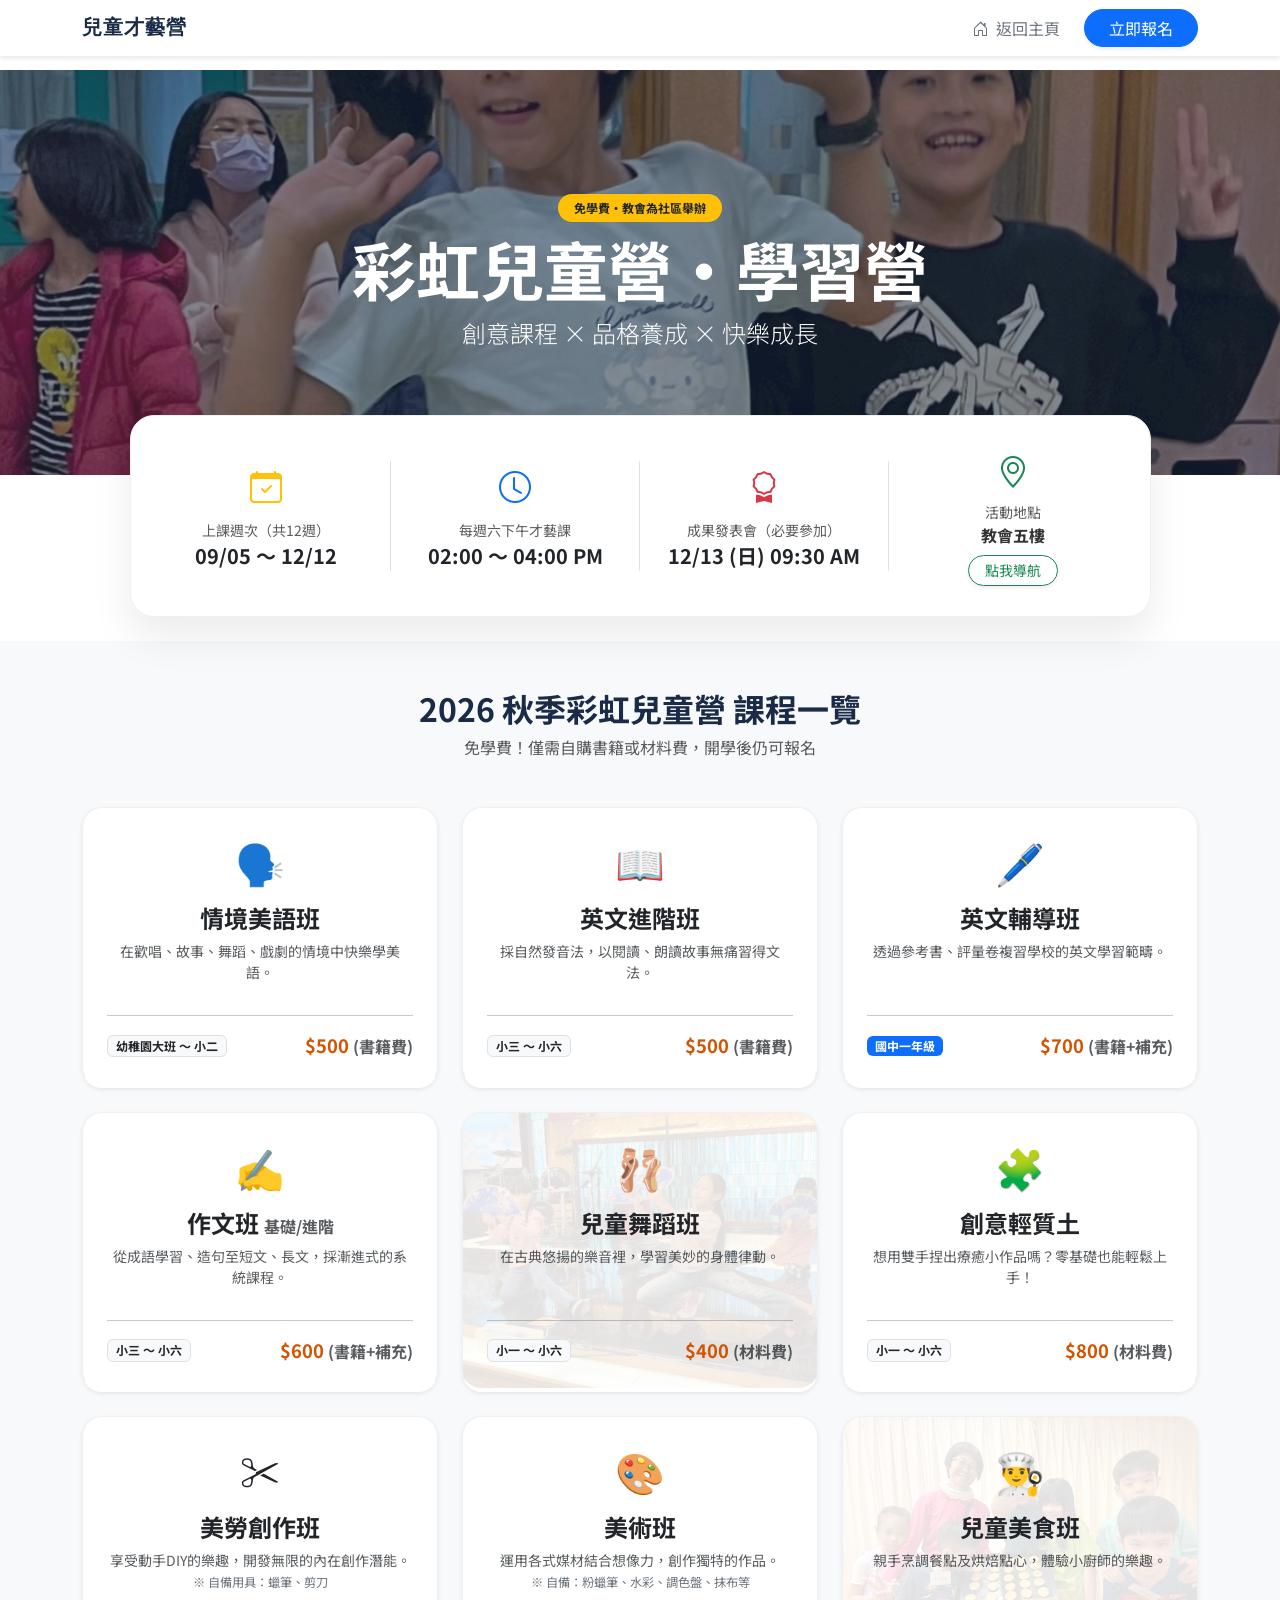
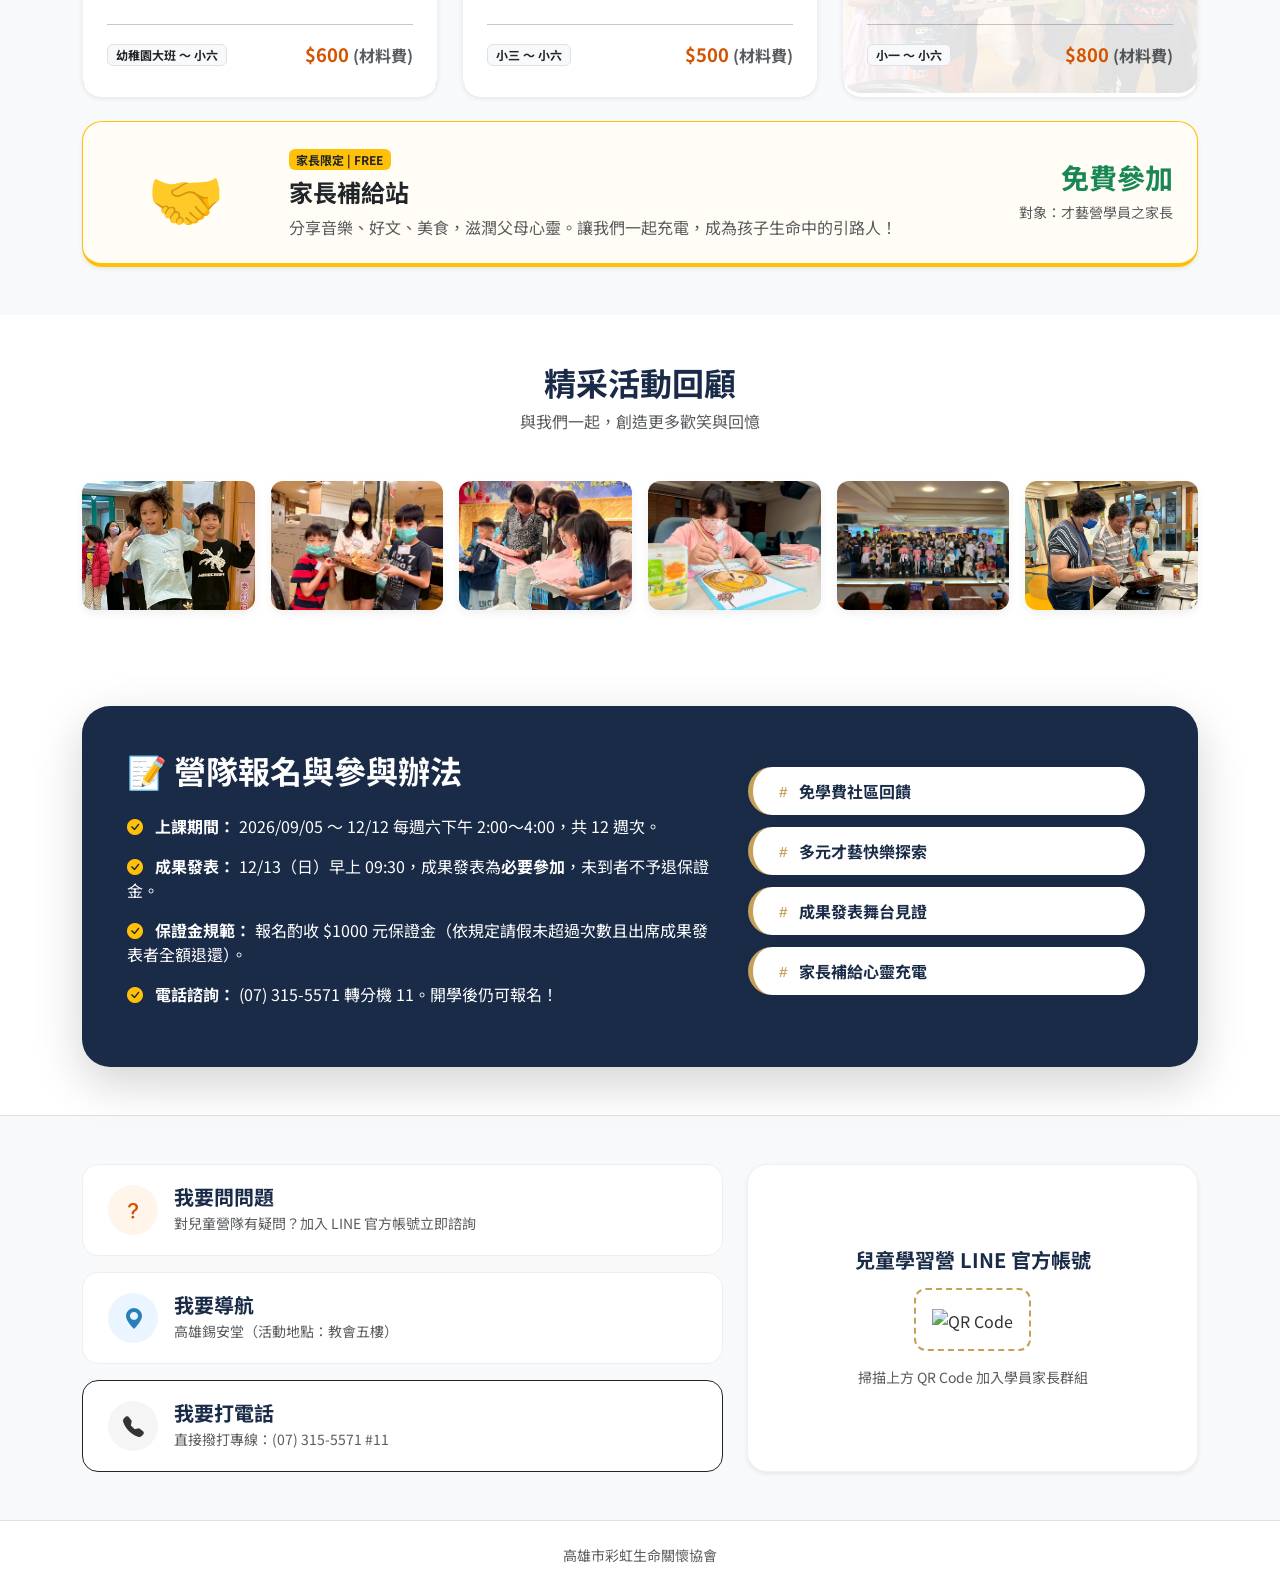
==== commit d77b6efc: "00" ====
--- a/kids-art.html
+++ b/kids-art.html
@@ -253,7 +253,6 @@
     <nav class="navbar navbar-expand-lg fixed-top shadow-sm bg-white">
         <div class="container d-flex align-items-center">
             <a class="navbar-brand fw-bold d-flex align-items-center" href="kids-art.html">
-                <img src="images/Green and Brown Minimalist Studio Logo Design Template.png" alt="Logo" width="30" height="30" class="me-2">
                 兒童才藝營
             </a>
             <div class="ms-auto d-flex align-items-center">
